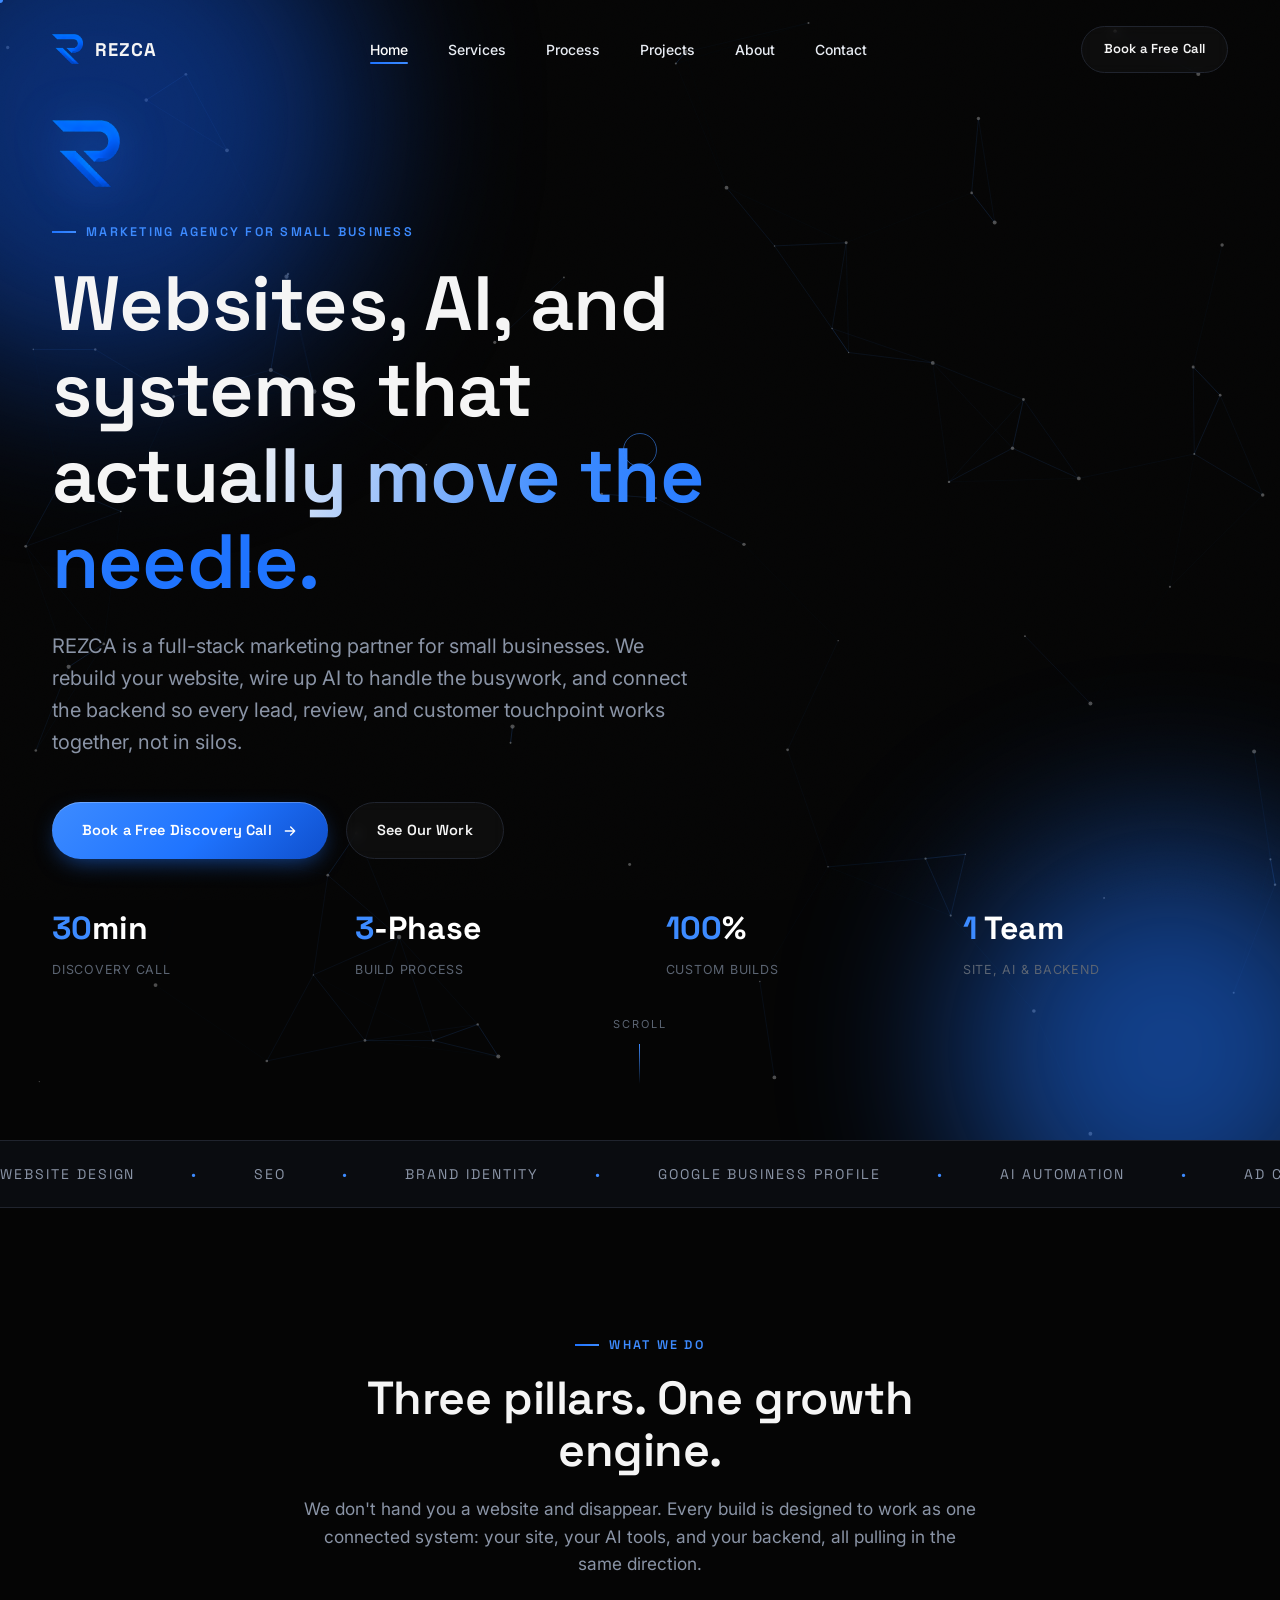
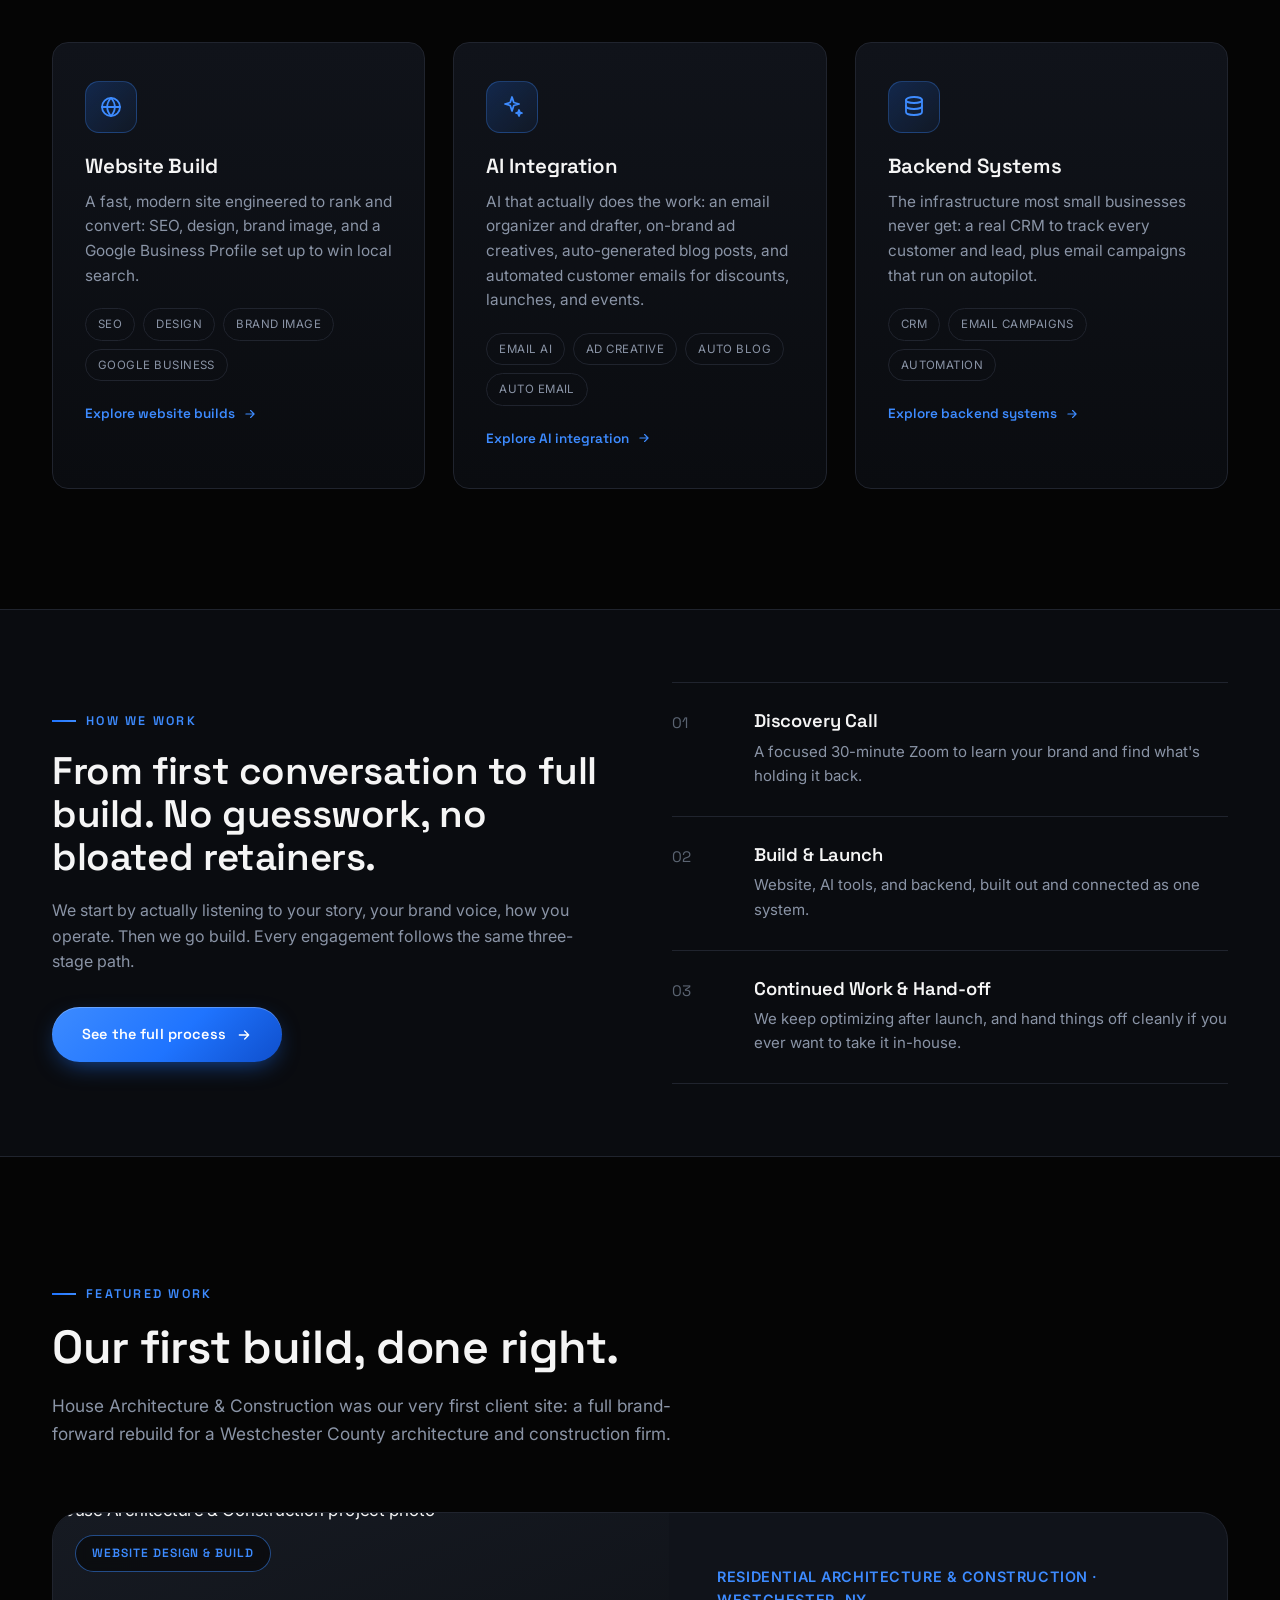
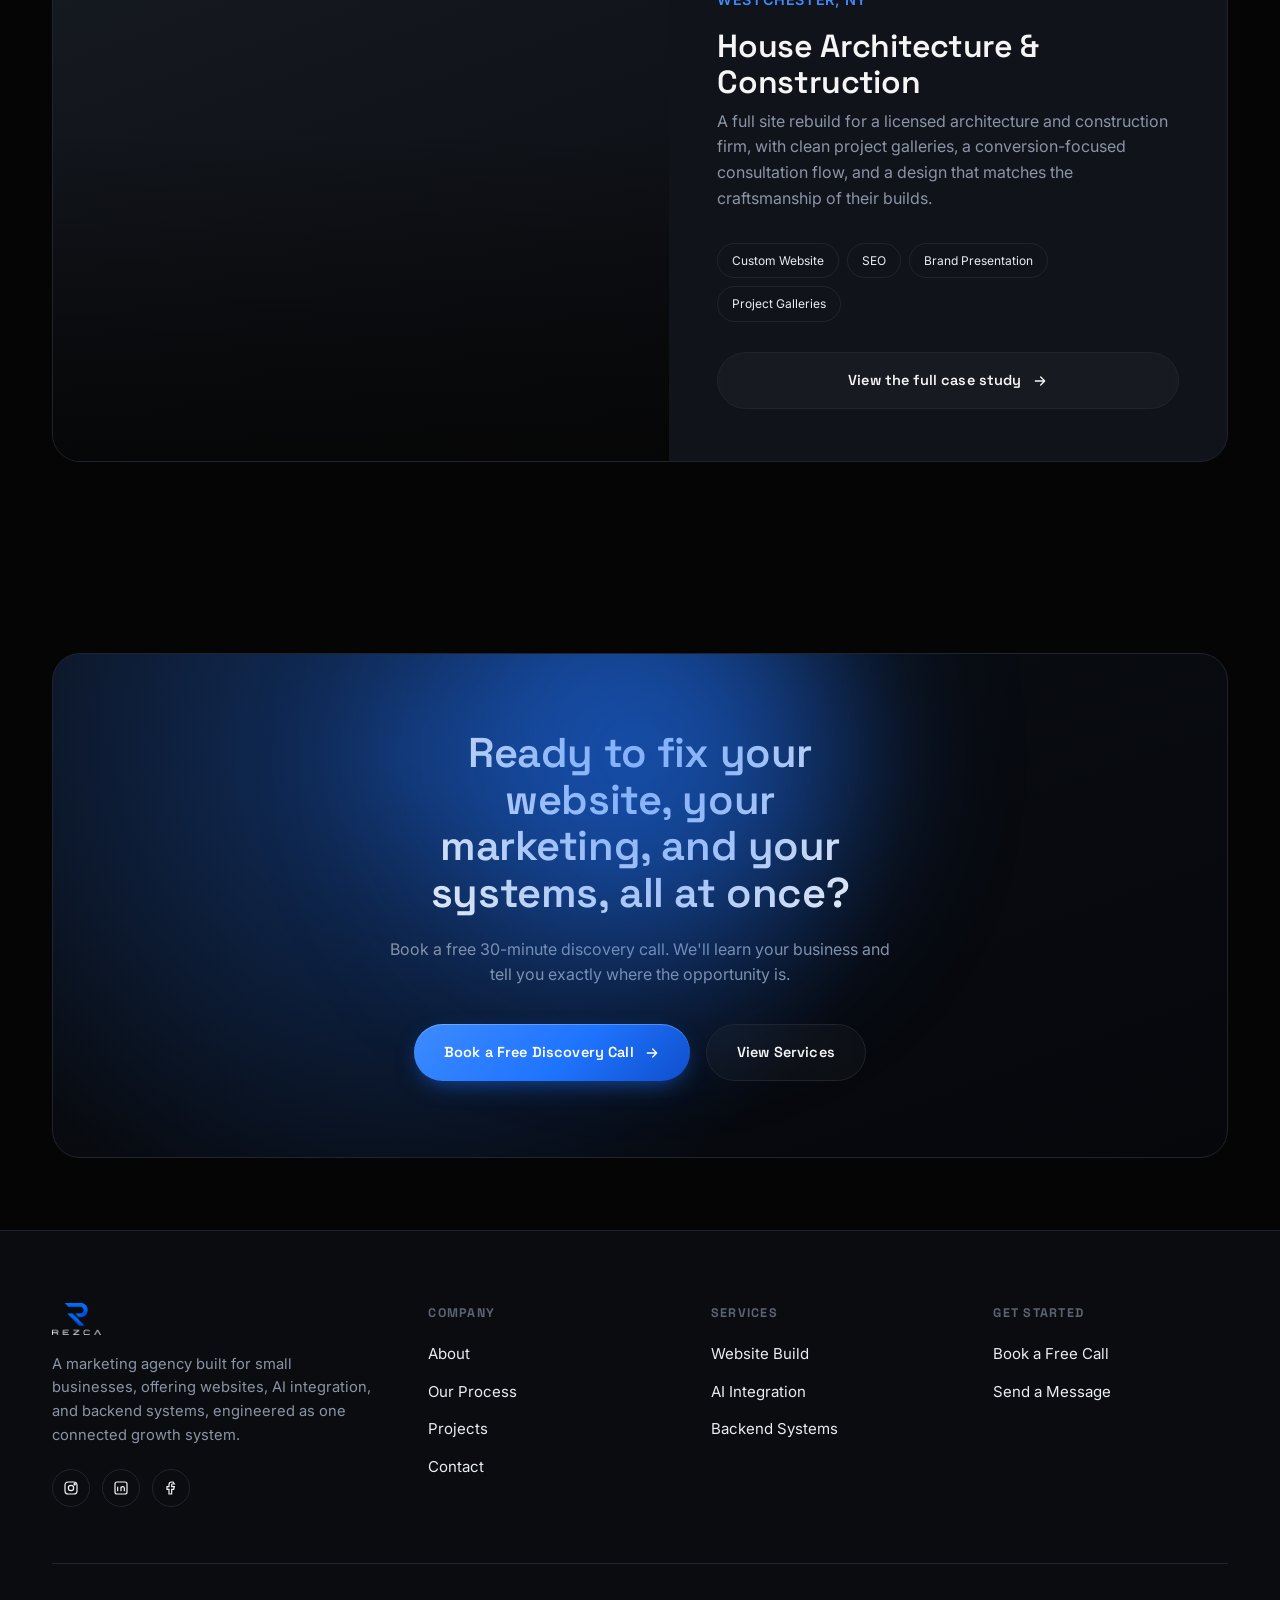
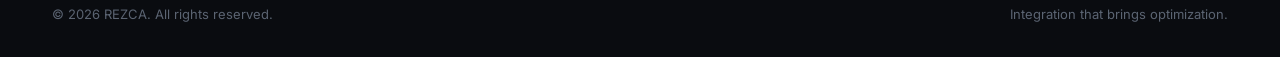
==== index.html @ 7a9afdf7 "Initial commit: REZCA marketing site" ====
<!DOCTYPE html>
<html lang="en">
<head>
<meta charset="UTF-8">
<meta name="viewport" content="width=device-width, initial-scale=1.0">
<title>REZCA | Marketing That Drives Results</title>
<meta name="description" content="REZCA is a modern marketing agency for small businesses, offering website builds, AI integration, and backend systems designed to help you grow.">
<link rel="icon" type="image/png" href="images/favicon-32.png">
<link rel="apple-touch-icon" href="images/favicon-180.png">
<link rel="stylesheet" href="css/style.css">
</head>
<body>

<div id="preloader"><img class="mark" src="images/icon-plain.png" alt=""></div>
<div id="scroll-progress"></div>
<div class="noise-overlay"></div>

<!-- ================= HEADER ================= -->
<header id="site-header">
  <div class="container nav-inner">
    <a href="index.html" class="brand">
      <img src="images/icon-plain.png" alt="REZCA">
      <span>REZCA</span>
    </a>
    <nav class="primary-nav" id="primary-nav">
      <ul>
        <li><a href="index.html" class="active">Home</a></li>
        <li><a href="services.html">Services</a></li>
        <li><a href="process.html">Process</a></li>
        <li><a href="projects.html">Projects</a></li>
        <li><a href="about.html">About</a></li>
        <li><a href="contact.html">Contact</a></li>
      </ul>
    </nav>
    <div class="nav-cta">
      <a href="contact.html" class="btn btn-ghost btn-sm btn-magnetic">Book a Free Call</a>
      <button class="nav-toggle" id="nav-toggle" aria-label="Menu"><span></span><span></span><span></span></button>
    </div>
  </div>
</header>
<div class="nav-scrim" id="nav-scrim"></div>

<!-- ================= HERO ================= -->
<section class="hero">
  <canvas id="network"></canvas>
  <div class="bg-glow" style="width:520px;height:520px;background:var(--primary-dark);top:-140px;left:-160px;"></div>
  <div class="bg-glow" style="width:420px;height:420px;background:var(--primary);bottom:-120px;right:-100px;"></div>
  <div class="container hero-inner">
    <img class="hero-logo" src="images/icon-plain.png" alt="">
    <div class="eyebrow" data-reveal>Marketing agency for small business</div>
    <h1 data-reveal>Websites, AI, and systems that <span class="grad-text">actually move the needle.</span></h1>
    <p class="lede" data-reveal>REZCA is a full-stack marketing partner for small businesses. We rebuild your website, wire up AI to handle the busywork, and connect the backend so every lead, review, and customer touchpoint works together, not in silos.</p>
    <div class="hero-actions" data-reveal>
      <a href="contact.html" class="btn btn-primary btn-magnetic">
        Book a Free Discovery Call
        <svg viewBox="0 0 24 24" fill="none" stroke="currentColor" stroke-width="2" stroke-linecap="round" stroke-linejoin="round"><path d="M5 12h14M13 6l6 6-6 6"/></svg>
      </a>
      <a href="projects.html" class="btn btn-ghost btn-magnetic">See Our Work</a>
    </div>
    <div class="hero-stats" data-stagger>
      <div>
        <div class="stat-num"><span>30</span>min</div>
        <div class="stat-label">Discovery Call</div>
      </div>
      <div>
        <div class="stat-num"><span>3</span>-Phase</div>
        <div class="stat-label">Build Process</div>
      </div>
      <div>
        <div class="stat-num"><span>100</span>%</div>
        <div class="stat-label">Custom Builds</div>
      </div>
      <div>
        <div class="stat-num"><span>1</span> Team</div>
        <div class="stat-label">Site, AI &amp; Backend</div>
      </div>
    </div>
  </div>
  <a href="#services" class="scroll-cue"><span>Scroll</span><span class="line"></span></a>
</section>

<!-- ================= MARQUEE ================= -->
<div class="marquee">
  <div class="marquee-track">
    <span>WEBSITE DESIGN <i>•</i> SEO <i>•</i> BRAND IDENTITY <i>•</i> GOOGLE BUSINESS PROFILE <i>•</i> AI AUTOMATION <i>•</i> AD CREATIVE <i>•</i> CRM &amp; EMAIL <i>•</i></span>
    <span>WEBSITE DESIGN <i>•</i> SEO <i>•</i> BRAND IDENTITY <i>•</i> GOOGLE BUSINESS PROFILE <i>•</i> AI AUTOMATION <i>•</i> AD CREATIVE <i>•</i> CRM &amp; EMAIL <i>•</i></span>
  </div>
</div>

<!-- ================= SERVICES OVERVIEW ================= -->
<section class="section" id="services">
  <div class="container">
    <div class="section-head center" data-reveal>
      <div class="eyebrow" style="justify-content:center;">What we do</div>
      <h2>Three pillars. One growth engine.</h2>
      <p>We don't hand you a website and disappear. Every build is designed to work as one connected system: your site, your AI tools, and your backend, all pulling in the same direction.</p>
    </div>

    <div class="grid grid-3" data-stagger>
      <div class="card">
        <div class="icon-badge">
          <svg viewBox="0 0 24 24" fill="none" stroke="currentColor" stroke-width="1.8" stroke-linecap="round" stroke-linejoin="round"><circle cx="12" cy="12" r="9"/><path d="M3 12h18M12 3c2.5 2.7 3.8 6 3.8 9s-1.3 6.3-3.8 9c-2.5-2.7-3.8-6-3.8-9s1.3-6.3 3.8-9z"/></svg>
        </div>
        <h3>Website Build</h3>
        <p>A fast, modern site engineered to rank and convert: SEO, design, brand image, and a Google Business Profile set up to win local search.</p>
        <ul class="tag-list">
          <li>SEO</li><li>Design</li><li>Brand Image</li><li>Google Business</li>
        </ul>
        <a href="services.html#website" class="card-link">Explore website builds
          <svg viewBox="0 0 24 24" fill="none" stroke="currentColor" stroke-width="2" stroke-linecap="round" stroke-linejoin="round"><path d="M5 12h14M13 6l6 6-6 6"/></svg>
        </a>
      </div>

      <div class="card">
        <div class="icon-badge">
          <svg viewBox="0 0 24 24" fill="none" stroke="currentColor" stroke-width="1.8" stroke-linecap="round" stroke-linejoin="round"><path d="M12 2l1.8 5.5L19 9l-5.2 1.5L12 16l-1.8-5.5L5 9l5.2-1.5L12 2z"/><path d="M19 15l.8 2.4L22 18l-2.2.6L19 21l-.8-2.4L16 18l2.2-.6L19 15z"/></svg>
        </div>
        <h3>AI Integration</h3>
        <p>AI that actually does the work: an email organizer and drafter, on-brand ad creatives, auto-generated blog posts, and automated customer emails for discounts, launches, and events.</p>
        <ul class="tag-list">
          <li>Email AI</li><li>Ad Creative</li><li>Auto Blog</li><li>Auto Email</li>
        </ul>
        <a href="services.html#ai" class="card-link">Explore AI integration
          <svg viewBox="0 0 24 24" fill="none" stroke="currentColor" stroke-width="2" stroke-linecap="round" stroke-linejoin="round"><path d="M5 12h14M13 6l6 6-6 6"/></svg>
        </a>
      </div>

      <div class="card">
        <div class="icon-badge">
          <svg viewBox="0 0 24 24" fill="none" stroke="currentColor" stroke-width="1.8" stroke-linecap="round" stroke-linejoin="round"><ellipse cx="12" cy="5" rx="8" ry="3"/><path d="M4 5v6c0 1.7 3.6 3 8 3s8-1.3 8-3V5"/><path d="M4 11v6c0 1.7 3.6 3 8 3s8-1.3 8-3v-6"/></svg>
        </div>
        <h3>Backend Systems</h3>
        <p>The infrastructure most small businesses never get: a real CRM to track every customer and lead, plus email campaigns that run on autopilot.</p>
        <ul class="tag-list">
          <li>CRM</li><li>Email Campaigns</li><li>Automation</li>
        </ul>
        <a href="services.html#backend" class="card-link">Explore backend systems
          <svg viewBox="0 0 24 24" fill="none" stroke="currentColor" stroke-width="2" stroke-linecap="round" stroke-linejoin="round"><path d="M5 12h14M13 6l6 6-6 6"/></svg>
        </a>
      </div>
    </div>
  </div>
</section>

<!-- ================= PROCESS TEASER ================= -->
<section class="section section-sm" style="background:var(--bg-elevated); border-top:1px solid var(--border); border-bottom:1px solid var(--border);">
  <div class="container">
    <div class="split">
      <div data-reveal>
        <div class="eyebrow">How we work</div>
        <h2 style="font-size:clamp(1.8rem,3.4vw,2.4rem); margin-bottom:20px;">From first conversation to full build. No guesswork, no bloated retainers.</h2>
        <p style="color:var(--muted); margin-bottom:32px;">We start by actually listening to your story, your brand voice, how you operate. Then we go build. Every engagement follows the same three-stage path.</p>
        <a href="process.html" class="btn btn-primary btn-magnetic">
          See the full process
          <svg viewBox="0 0 24 24" fill="none" stroke="currentColor" stroke-width="2" stroke-linecap="round" stroke-linejoin="round"><path d="M5 12h14M13 6l6 6-6 6"/></svg>
        </a>
      </div>
      <div data-stagger>
        <div class="value-row" style="border-top:1px solid var(--border);">
          <div class="vnum">01</div>
          <div><h4>Discovery Call</h4><p>A focused 30-minute Zoom to learn your brand and find what's holding it back.</p></div>
        </div>
        <div class="value-row">
          <div class="vnum">02</div>
          <div><h4>Build &amp; Launch</h4><p>Website, AI tools, and backend, built out and connected as one system.</p></div>
        </div>
        <div class="value-row">
          <div class="vnum">03</div>
          <div><h4>Continued Work &amp; Hand-off</h4><p>We keep optimizing after launch, and hand things off cleanly if you ever want to take it in-house.</p></div>
        </div>
      </div>
    </div>
  </div>
</section>

<!-- ================= FEATURED PROJECT ================= -->
<section class="section">
  <div class="container">
    <div class="section-head" data-reveal>
      <div class="eyebrow">Featured work</div>
      <h2>Our first build, done right.</h2>
      <p>House Architecture &amp; Construction was our very first client site: a full brand-forward rebuild for a Westchester County architecture and construction firm.</p>
    </div>

    <div class="project-feature tilt" data-reveal-scale>
      <div class="project-media">
        <span class="media-badge">Website Design &amp; Build</span>
        <img src="https://www.housearchitectureandconstruction.com/hero-house.jpg" alt="House Architecture & Construction project photo" loading="lazy">
      </div>
      <div class="project-info">
        <div class="role">Residential Architecture &amp; Construction · Westchester, NY</div>
        <h3>House Architecture &amp; Construction</h3>
        <p class="desc">A full site rebuild for a licensed architecture and construction firm, with clean project galleries, a conversion-focused consultation flow, and a design that matches the craftsmanship of their builds.</p>
        <ul class="services-used">
          <li>Custom Website</li><li>SEO</li><li>Brand Presentation</li><li>Project Galleries</li>
        </ul>
        <a href="projects.html" class="btn btn-ghost btn-magnetic">
          View the full case study
          <svg viewBox="0 0 24 24" fill="none" stroke="currentColor" stroke-width="2" stroke-linecap="round" stroke-linejoin="round"><path d="M5 12h14M13 6l6 6-6 6"/></svg>
        </a>
      </div>
    </div>
  </div>
</section>

<!-- ================= CTA BANNER ================= -->
<section class="section section-sm">
  <div class="container">
    <div class="cta-banner" data-reveal-scale>
      <div class="bg-glow" style="width:400px;height:400px;background:var(--primary);top:-100px;left:50%;transform:translateX(-50%);"></div>
      <h2>Ready to fix your website, your marketing, and your systems, all at once?</h2>
      <p>Book a free 30-minute discovery call. We'll learn your business and tell you exactly where the opportunity is.</p>
      <div class="actions">
        <a href="contact.html" class="btn btn-primary btn-magnetic">
          Book a Free Discovery Call
          <svg viewBox="0 0 24 24" fill="none" stroke="currentColor" stroke-width="2" stroke-linecap="round" stroke-linejoin="round"><path d="M5 12h14M13 6l6 6-6 6"/></svg>
        </a>
        <a href="services.html" class="btn btn-ghost btn-magnetic">View Services</a>
      </div>
    </div>
  </div>
</section>

<!-- ================= FOOTER ================= -->
<footer>
  <div class="container">
    <div class="footer-top">
      <div class="footer-brand">
        <img src="images/logo-plain-transparent.png" alt="REZCA">
        <p>A marketing agency built for small businesses, offering websites, AI integration, and backend systems, engineered as one connected growth system.</p>
        <div class="social-row">
          <a href="#" aria-label="Instagram"><svg viewBox="0 0 24 24" fill="none" stroke="currentColor" stroke-width="1.8"><rect x="3" y="3" width="18" height="18" rx="5"/><circle cx="12" cy="12" r="4"/><circle cx="17.5" cy="6.5" r="1"/></svg></a>
          <a href="#" aria-label="LinkedIn"><svg viewBox="0 0 24 24" fill="none" stroke="currentColor" stroke-width="1.8"><rect x="3" y="3" width="18" height="18" rx="3"/><path d="M7 10v7M7 7v.01M12 17v-4.5a2.5 2.5 0 015 0V17M12 10v7"/></svg></a>
          <a href="#" aria-label="Facebook"><svg viewBox="0 0 24 24" fill="none" stroke="currentColor" stroke-width="1.8"><path d="M15 3h-2a4 4 0 00-4 4v3H6v4h3v7h4v-7h3l1-4h-4V7a1 1 0 011-1h3z"/></svg></a>
        </div>
      </div>
      <div class="footer-col">
        <h5>Company</h5>
        <ul>
          <li><a href="about.html">About</a></li>
          <li><a href="process.html">Our Process</a></li>
          <li><a href="projects.html">Projects</a></li>
          <li><a href="contact.html">Contact</a></li>
        </ul>
      </div>
      <div class="footer-col">
        <h5>Services</h5>
        <ul>
          <li><a href="services.html#website">Website Build</a></li>
          <li><a href="services.html#ai">AI Integration</a></li>
          <li><a href="services.html#backend">Backend Systems</a></li>
        </ul>
      </div>
      <div class="footer-col">
        <h5>Get Started</h5>
        <ul>
          <li><a href="contact.html">Book a Free Call</a></li>
          <li><a href="contact.html">Send a Message</a></li>
        </ul>
      </div>
    </div>
    <div class="footer-bottom">
      <span>© 2026 REZCA. All rights reserved.</span>
      <span>Integration that brings optimization.</span>
    </div>
  </div>
</footer>

<script src="js/main.js"></script>
</body>
</html>
---- css/style.css ----
/* ===================================================================
   REZCA | Marketing Agency Site
   Shared stylesheet
=================================================================== */

/* ---------- Fonts ---------- */
@import url('https://fonts.googleapis.com/css2?family=Space+Grotesk:wght@400;500;600;700&family=Inter:wght@400;500;600;700;800&display=swap');

/* ---------- Design Tokens ---------- */
:root{
  --black:        #050505;
  --bg:           #050505;
  --bg-elevated:  #0a0c10;
  --surface:      #10131a;
  --surface-2:    #161a22;
  --border:       #20242e;

  --primary:      #1F74FF;
  --primary-light:#3D8BFF;
  --primary-dark: #0F4FCC;
  --accent-text:  #1A6FFF;

  --white:        #F5F5F5;
  --off-white:    #E8ECF3;
  --muted:        #8A94A6;
  --muted-2:      #5B6472;

  --success:      #21D07A;

  --font-head: 'Space Grotesk', 'Inter', sans-serif;
  --font-body: 'Inter', sans-serif;

  --container: 1240px;
  --radius-sm: 8px;
  --radius: 16px;
  --radius-lg: 28px;

  --ease: cubic-bezier(.16,.84,.44,1);
  --ease-soft: cubic-bezier(.4,0,.2,1);
}

/* ---------- Reset ---------- */
*, *::before, *::after{ box-sizing: border-box; margin:0; padding:0; }
html{ scroll-behavior: smooth; }
body{
  background: var(--bg);
  color: var(--white);
  font-family: var(--font-body);
  font-size: 16px;
  line-height: 1.6;
  -webkit-font-smoothing: antialiased;
  overflow-x: hidden;
  position: relative;
}
img{ max-width:100%; display:block; }
a{ color:inherit; text-decoration:none; }
ul{ list-style:none; }
button{ font-family: inherit; cursor:pointer; border:none; background:none; color:inherit; }
input, textarea, select{ font-family: inherit; font-size: inherit; color: inherit; }
h1,h2,h3,h4{ font-family: var(--font-head); font-weight:600; line-height:1.12; letter-spacing:-0.01em; }
::selection{ background: var(--primary); color:#fff; }

/* ---------- Scrollbar ---------- */
::-webkit-scrollbar{ width:10px; }
::-webkit-scrollbar-track{ background: var(--bg); }
::-webkit-scrollbar-thumb{ background: var(--surface-2); border-radius:10px; }
::-webkit-scrollbar-thumb:hover{ background: var(--primary-dark); }

/* ---------- Layout helpers ---------- */
.container{
  width:100%;
  max-width: var(--container);
  margin: 0 auto;
  padding: 0 32px;
}
.section{ padding: 120px 0; position: relative; }
.section-sm{ padding: 72px 0; }
@media (max-width: 768px){
  .section{ padding: 80px 0; }
  .section-sm{ padding: 56px 0; }
  .container{ padding: 0 20px; }
}

.eyebrow{
  display:inline-flex;
  align-items:center;
  gap:10px;
  font-family: var(--font-head);
  font-size: 12.5px;
  font-weight: 600;
  letter-spacing: 0.18em;
  text-transform: uppercase;
  color: var(--primary-light);
  margin-bottom: 18px;
}
.eyebrow::before{
  content:'';
  width: 24px; height: 2px;
  background: linear-gradient(90deg, var(--primary), var(--primary-light));
  display:inline-block;
}

.section-head{ max-width: 680px; margin-bottom: 64px; }
.section-head.center{ margin-left:auto; margin-right:auto; text-align:center; }
.section-head h2{ font-size: clamp(2rem, 4vw, 2.9rem); margin-bottom: 18px; }
.section-head p{ color: var(--muted); font-size: 1.08rem; }

.grad-text{
  background: linear-gradient(100deg, var(--white) 20%, var(--primary-light) 55%, var(--primary) 80%);
  -webkit-background-clip: text;
  background-clip: text;
  color: transparent;
}

/* ---------- Buttons ---------- */
.btn{
  position: relative;
  display: inline-flex;
  align-items: center;
  justify-content: center;
  gap: 10px;
  padding: 16px 30px;
  border-radius: 100px;
  font-family: var(--font-head);
  font-weight: 600;
  font-size: 14.5px;
  letter-spacing: 0.01em;
  white-space: nowrap;
  transition: transform .35s var(--ease), box-shadow .35s var(--ease), background .35s var(--ease), color .35s var(--ease), border-color .35s var(--ease);
  isolation: isolate;
}
.btn svg{ width:16px; height:16px; transition: transform .3s var(--ease); }

.btn-primary{
  background: linear-gradient(135deg, var(--primary-light), var(--primary) 55%, var(--primary-dark));
  color: #fff;
  box-shadow: 0 8px 24px -8px rgba(31,116,255,.65), inset 0 1px 0 rgba(255,255,255,.25);
}
.btn-primary:hover{
  transform: translateY(-3px);
  box-shadow: 0 14px 34px -10px rgba(31,116,255,.85), inset 0 1px 0 rgba(255,255,255,.3);
}
.btn-primary:hover svg{ transform: translateX(3px); }

.btn-ghost{
  background: rgba(245,245,245,0.03);
  color: var(--white);
  border: 1px solid var(--border);
  backdrop-filter: blur(6px);
}
.btn-ghost:hover{
  border-color: rgba(61,139,255,.6);
  background: rgba(31,116,255,.08);
  transform: translateY(-3px);
}

.btn-sm{ padding: 12px 22px; font-size: 13px; }
.btn-block{ width:100%; }

.btn-magnetic{ will-change: transform; }

/* ---------- Preloader ---------- */
#preloader{
  position: fixed; inset:0; z-index: 9999;
  background: var(--black);
  display:flex; align-items:center; justify-content:center;
  transition: opacity .6s var(--ease), visibility .6s var(--ease);
}
#preloader.hidden{ opacity:0; visibility:hidden; pointer-events:none; }
#preloader .mark{
  width: 56px; height:56px;
  animation: pulseMark 1.4s ease-in-out infinite;
}
@keyframes pulseMark{
  0%,100%{ opacity:.4; transform: scale(.92); }
  50%{ opacity:1; transform: scale(1); }
}

/* ---------- Scroll progress bar ---------- */
#scroll-progress{
  position: fixed; top:0; left:0; height:3px; width:0%;
  background: linear-gradient(90deg, var(--primary-dark), var(--primary), var(--primary-light));
  z-index: 2100;
  transition: width .08s linear;
  box-shadow: 0 0 12px rgba(61,139,255,.7);
}

/* ---------- Custom cursor (desktop only) ---------- */
.cursor-dot, .cursor-ring{
  position: fixed; top:0; left:0; pointer-events:none; z-index: 2000;
  border-radius: 50%;
  transform: translate(-50%,-50%);
  will-change: transform;
}
.cursor-dot{
  width:6px; height:6px; background: var(--primary-light);
}
.cursor-ring{
  width:34px; height:34px; border:1px solid rgba(61,139,255,.55);
  transition: width .25s var(--ease), height .25s var(--ease), border-color .25s var(--ease), background .25s var(--ease);
}
.cursor-ring.active{
  width:60px; height:60px;
  background: rgba(31,116,255,.12);
  border-color: rgba(61,139,255,.9);
}
@media (hover:none), (pointer:coarse){
  .cursor-dot, .cursor-ring{ display:none; }
}

/* ---------- Background ambience ---------- */
.bg-glow{
  position: absolute; z-index:0; pointer-events:none;
  border-radius: 50%;
  filter: blur(90px);
  opacity: .55;
  will-change: transform;
}
.noise-overlay{
  position: fixed; inset:0; pointer-events:none; z-index:1;
  opacity: .035; mix-blend-mode: overlay;
  background-image: url("data:image/svg+xml,%3Csvg xmlns='http://www.w3.org/2000/svg' width='120' height='120'%3E%3Cfilter id='n'%3E%3CfeTurbulence type='fractalNoise' baseFrequency='0.9' numOctaves='2' stitchTiles='stitch'/%3E%3C/filter%3E%3Crect width='100%25' height='100%25' filter='url(%23n)'/%3E%3C/svg%3E");
}

canvas#network{
  position: absolute; inset:0; width:100%; height:100%; z-index:0;
  opacity: .55;
}

/* ---------- Navbar ---------- */
header#site-header{
  position: fixed; top:0; left:0; right:0; z-index: 1000;
  padding: 26px 0;
  transition: padding .4s var(--ease), background .4s var(--ease), border-color .4s var(--ease);
  border-bottom: 1px solid transparent;
}
header#site-header.scrolled{
  padding: 14px 0;
  background: rgba(5,5,5,.72);
  backdrop-filter: blur(16px) saturate(140%);
  border-bottom: 1px solid var(--border);
}
.nav-inner{
  display:flex; align-items:center; justify-content:space-between;
  gap: 24px;
}
.brand{ display:flex; align-items:center; gap:12px; }
.brand img{ height: 30px; width:auto; }
.brand span{
  font-family: var(--font-head); font-weight:700; font-size: 1.15rem;
  letter-spacing: 0.06em;
}

nav.primary-nav ul{ display:flex; align-items:center; gap: 8px; }
nav.primary-nav a{
  position: relative;
  padding: 10px 16px;
  font-size: 14px; font-weight:500;
  color: var(--off-white);
  border-radius: 100px;
  transition: color .3s var(--ease), background .3s var(--ease);
}
nav.primary-nav a:hover{ color:#fff; background: rgba(255,255,255,.05); }
nav.primary-nav a.active{ color:#fff; }
nav.primary-nav a.active::after{
  content:'';
  position:absolute; left:16px; right:16px; bottom:4px; height:2px;
  background: linear-gradient(90deg, var(--primary), var(--primary-light));
  border-radius: 2px;
}

.nav-cta{ display:flex; align-items:center; gap:14px; }
.nav-toggle{
  display:none; flex-direction:column; gap:5px; z-index:1200; position:relative;
  width: 40px; height:40px; align-items:center; justify-content:center;
  border-radius: 50%; border:1px solid var(--border);
}
.nav-toggle span{
  width:18px; height:2px; background:#fff; display:block; transition: transform .3s var(--ease), opacity .3s var(--ease);
}
.nav-toggle.open span:nth-child(1){ transform: translateY(7px) rotate(45deg); }
.nav-toggle.open span:nth-child(2){ opacity:0; }
.nav-toggle.open span:nth-child(3){ transform: translateY(-7px) rotate(-45deg); }

@media (max-width: 900px){
  nav.primary-nav{
    position: fixed; inset:0; left: auto; width: min(78vw, 360px);
    background: rgba(8,9,13,.98); backdrop-filter: blur(20px);
    border-left: 1px solid var(--border);
    padding: 110px 36px 40px;
    transform: translateX(100%);
    transition: transform .5s var(--ease);
    z-index: 1100;
  }
  nav.primary-nav.open{ transform: translateX(0); }
  nav.primary-nav ul{ flex-direction:column; align-items:flex-start; gap: 6px; width:100%; }
  nav.primary-nav a{ display:block; width:100%; padding: 14px 16px; font-size:16px; }
  .nav-toggle{ display:flex; }
  .nav-cta .btn-ghost{ display:none; }
  .nav-scrim{
    position: fixed; inset:0; background: rgba(0,0,0,.5); z-index:1050;
    opacity:0; pointer-events:none; transition: opacity .4s var(--ease);
  }
  .nav-scrim.open{ opacity:1; pointer-events:auto; }
}

/* ---------- Hero ---------- */
.hero{
  position: relative;
  min-height: 100vh;
  display:flex; flex-direction:column; align-items:center; justify-content:center;
  padding-top: 120px; padding-bottom: 56px;
  overflow: hidden;
}
.hero-inner{ position:relative; z-index:2; }
.hero-logo{
  width: 68px; margin-bottom: 28px;
  animation: floatMark 4.5s ease-in-out infinite;
  filter: drop-shadow(0 8px 24px rgba(31,116,255,.45));
}
@keyframes floatMark{
  0%,100%{ transform: translateY(0); }
  50%{ transform: translateY(-10px); }
}
.hero h1{
  font-size: clamp(2.6rem, 6vw, 5rem);
  max-width: 15ch;
  margin-bottom: 26px;
}
.hero .lede{
  font-size: clamp(1.05rem, 1.6vw, 1.25rem);
  color: var(--muted);
  max-width: 640px;
  margin-bottom: 44px;
}
.hero-actions{ display:flex; gap:18px; flex-wrap:wrap; margin-bottom: 44px; }

.hero-stats{
  display:grid; grid-template-columns: repeat(4, auto);
  gap: 40px 56px;
}
.hero-stats .stat-num{
  font-family: var(--font-head); font-size: 2rem; font-weight:700;
  color:#fff;
}
.hero-stats .stat-num span{ color: var(--primary-light); }
.hero-stats .stat-label{
  font-size: 12.5px; letter-spacing:.06em; text-transform:uppercase; color: var(--muted-2); margin-top:6px;
}
@media (max-width: 700px){
  .hero-stats{ grid-template-columns: repeat(2, auto); }
}

.scroll-cue{
  position:relative; margin-top: 36px; flex-shrink:0;
  display:flex; flex-direction:column; align-items:center; gap:10px;
  color: var(--muted-2); font-size:11px; letter-spacing:.18em; text-transform:uppercase;
  z-index:2;
}
.scroll-cue .line{
  width:1px; height: 40px; background: linear-gradient(var(--primary-light), transparent);
  animation: scrollLine 2s ease-in-out infinite;
}
@keyframes scrollLine{
  0%{ transform: scaleY(0); transform-origin: top; }
  50%{ transform: scaleY(1); transform-origin: top; }
  50.01%{ transform-origin: bottom; }
  100%{ transform: scaleY(0); transform-origin: bottom; }
}

/* ---------- Marquee ---------- */
.marquee{
  border-top: 1px solid var(--border); border-bottom: 1px solid var(--border);
  padding: 22px 0; overflow:hidden; position:relative; background: var(--bg-elevated);
}
.marquee-track{
  display:flex; gap: 56px; white-space:nowrap; width:max-content;
  animation: marquee 26s linear infinite;
}
.marquee:hover .marquee-track{ animation-play-state: paused; }
.marquee-track span{
  font-family: var(--font-head); font-size: 14px; letter-spacing:.14em; text-transform:uppercase;
  color: var(--muted); display:flex; align-items:center; gap:56px;
}
.marquee-track span i{ color: var(--primary-light); font-style:normal; }
@keyframes marquee{
  from{ transform: translateX(0); }
  to{ transform: translateX(-50%); }
}

/* ---------- Cards ---------- */
.grid{ display:grid; gap: 28px; }
.grid-3{ grid-template-columns: repeat(3, 1fr); }
.grid-2{ grid-template-columns: repeat(2, 1fr); }
@media (max-width: 980px){ .grid-3{ grid-template-columns: repeat(2,1fr); } }
@media (max-width: 680px){ .grid-3, .grid-2{ grid-template-columns: 1fr; } }

.card{
  position: relative;
  background: linear-gradient(180deg, var(--surface), var(--bg-elevated));
  border: 1px solid var(--border);
  border-radius: var(--radius);
  padding: 38px 32px;
  overflow: hidden;
  transition: transform .5s var(--ease), border-color .5s var(--ease), box-shadow .5s var(--ease);
}
.card::before{
  content:'';
  position:absolute; inset:-1px;
  background: radial-gradient(280px circle at var(--mx,50%) var(--my,0%), rgba(61,139,255,.18), transparent 70%);
  opacity:0; transition: opacity .4s var(--ease);
  pointer-events:none;
}
.card:hover::before{ opacity:1; }
.card:hover{
  transform: translateY(-6px);
  border-color: rgba(61,139,255,.4);
  box-shadow: 0 24px 48px -24px rgba(31,116,255,.35);
}
.card .icon-badge{
  width: 52px; height:52px; border-radius: 14px;
  display:flex; align-items:center; justify-content:center;
  background: linear-gradient(135deg, rgba(31,116,255,.22), rgba(61,139,255,.06));
  border: 1px solid rgba(61,139,255,.3);
  margin-bottom: 22px;
  color: var(--primary-light);
}
.card .icon-badge svg{ width:24px; height:24px; }
.card h3{ font-size: 1.28rem; margin-bottom: 12px; }
.card p{ color: var(--muted); font-size: .96rem; }
.card .tag-list{ margin-top:20px; display:flex; flex-wrap:wrap; gap:8px; }
.card .tag-list li{
  font-size: 11.5px; letter-spacing:.04em; text-transform:uppercase;
  padding: 6px 12px; border-radius:100px;
  border:1px solid var(--border); color: var(--muted);
}
.card-link{
  margin-top: 22px; display:inline-flex; align-items:center; gap:8px;
  font-family: var(--font-head); font-size: 13.5px; font-weight:600; color: var(--primary-light);
}
.card-link svg{ width:14px; height:14px; transition: transform .3s var(--ease); }
.card:hover .card-link svg{ transform: translateX(4px); }

/* ---------- Numbered process ---------- */
.process-list{ display:flex; flex-direction:column; }
.process-item{
  display:grid; grid-template-columns: 120px 1fr; gap: 32px;
  padding: 46px 0; border-top: 1px solid var(--border);
  position: relative;
}
.process-item:last-child{ border-bottom: 1px solid var(--border); }
.process-num{
  font-family: var(--font-head); font-size: 3.2rem; font-weight:700;
  background: linear-gradient(180deg, var(--primary-light), var(--primary-dark));
  -webkit-background-clip:text; background-clip:text; color:transparent;
  line-height:1;
}
.process-body h3{ font-size: 1.5rem; margin-bottom: 12px; }
.process-body p{ color: var(--muted); max-width: 640px; margin-bottom:18px; }
.process-body .sub-points{ display:grid; gap:10px; }
.process-body .sub-points li{
  display:flex; align-items:flex-start; gap:10px; font-size:.95rem; color: var(--off-white);
}
.process-body .sub-points li svg{ width:16px; height:16px; margin-top:3px; flex-shrink:0; color: var(--success); }
@media (max-width: 700px){
  .process-item{ grid-template-columns: 1fr; gap: 14px; }
}

/* ---------- Timeline (beginning stages) ---------- */
.stage-track{
  display:grid; grid-template-columns: repeat(3,1fr); gap:2px;
  background: var(--border); border-radius: var(--radius); overflow:hidden;
  margin-top: 30px;
}
.stage{
  background: var(--surface); padding: 34px 28px;
}
.stage h4{ font-family:var(--font-head); font-size:1.05rem; margin-bottom:14px; color: var(--primary-light); }
.stage ul li{ font-size:.9rem; color: var(--muted); padding: 6px 0; border-top: 1px dashed var(--border); }
.stage ul li:first-child{ border-top:none; }
@media (max-width: 820px){ .stage-track{ grid-template-columns: 1fr; } }

/* ---------- Project / case study ---------- */
.project-feature{
  display:grid; grid-template-columns: 1.05fr .95fr; gap:0;
  border: 1px solid var(--border); border-radius: var(--radius-lg); overflow:hidden;
  background: var(--surface);
}
.project-media{ position:relative; overflow:hidden; min-height: 420px; background: linear-gradient(160deg, var(--surface-2), var(--bg-elevated)); }
.project-media img{
  width:100%; height:100%; object-fit:cover; position:absolute; inset:0;
  transition: transform 1.4s var(--ease);
  transform: scale(1.06);
}
.project-feature:hover .project-media img{ transform: scale(1.12) rotate(.4deg); }
.project-media::after{
  content:''; position:absolute; inset:0;
  background: linear-gradient(180deg, transparent 40%, rgba(5,5,5,.85));
}
.project-media .media-badge{
  position:absolute; top:22px; left:22px; z-index:2;
  padding: 8px 16px; border-radius:100px; font-size:12px; letter-spacing:.08em; text-transform:uppercase;
  font-family: var(--font-head); font-weight:600;
  background: rgba(5,5,5,.55); border: 1px solid rgba(61,139,255,.5); backdrop-filter: blur(6px);
  color: var(--primary-light);
}
.project-info{ padding: 52px 48px; display:flex; flex-direction:column; justify-content:center; }
.project-info .client-stats{ display:flex; gap:28px; margin: 26px 0 30px; flex-wrap:wrap; }
.project-info .client-stats div{ }
.project-info .client-stats .n{ font-family:var(--font-head); font-size:1.5rem; font-weight:700; color:#fff; }
.project-info .client-stats .l{ font-size:11px; letter-spacing:.08em; text-transform:uppercase; color:var(--muted-2); }
.project-info h3{ font-size: 2rem; margin-bottom:8px; }
.project-info .role{ color: var(--primary-light); font-size:.9rem; font-weight:600; letter-spacing:.04em; text-transform:uppercase; margin-bottom:18px; }
.project-info p.desc{ color: var(--muted); margin-bottom: 10px; }
.project-info .services-used{ display:flex; flex-wrap:wrap; gap:8px; margin: 22px 0 30px; }
.project-info .services-used li{
  font-size:12px; padding:7px 14px; border-radius:100px; border:1px solid var(--border); color: var(--off-white);
}
@media (max-width: 900px){
  .project-feature{ grid-template-columns:1fr; }
  .project-media{ min-height: 280px; }
  .project-info{ padding: 40px 28px; }
}

.coming-soon-card{
  border: 1px dashed var(--border); border-radius: var(--radius-lg);
  padding: 64px 32px; text-align:center; margin-top: 32px;
  background: repeating-linear-gradient(135deg, rgba(255,255,255,.015) 0 2px, transparent 2px 14px);
}
.coming-soon-card h3{ font-size:1.5rem; margin-bottom:14px; }
.coming-soon-card p{ color:var(--muted); max-width:520px; margin: 0 auto 26px; }

/* ---------- Stats band ---------- */
.stats-band{
  display:grid; grid-template-columns: repeat(4,1fr); gap: 1px;
  background: var(--border); border:1px solid var(--border); border-radius: var(--radius-lg); overflow:hidden;
}
.stats-band .cell{ background: var(--surface); padding: 40px 24px; text-align:center; }
.stats-band .cell .num{ font-family:var(--font-head); font-size:2.4rem; font-weight:700; color:#fff; }
.stats-band .cell .lab{ margin-top:8px; font-size:12.5px; color:var(--muted); letter-spacing:.04em; }
@media (max-width: 800px){ .stats-band{ grid-template-columns: repeat(2,1fr); } }

/* ---------- CTA banner ---------- */
.cta-banner{
  position: relative;
  border-radius: var(--radius-lg);
  padding: 76px 56px;
  text-align:center;
  overflow:hidden;
  background: radial-gradient(circle at 30% 20%, rgba(31,116,255,.35), transparent 55%), linear-gradient(160deg, #0b0e14, #05070b);
  border: 1px solid var(--border);
}
.cta-banner h2{ font-size: clamp(1.8rem,4vw,2.6rem); max-width: 18ch; margin: 0 auto 20px; }
.cta-banner p{ color: var(--muted); max-width: 520px; margin: 0 auto 36px; }
.cta-banner .actions{ display:flex; gap:16px; justify-content:center; flex-wrap:wrap; }
@media (max-width: 700px){ .cta-banner{ padding: 52px 26px; } }

/* ---------- Timeline dots for outreach etc ---------- */
.split{
  display:grid; grid-template-columns: 1fr 1fr; gap: 64px; align-items:center;
}
@media (max-width: 900px){ .split{ grid-template-columns:1fr; gap:40px; } }

/* ---------- Value / approach list ---------- */
.value-row{
  display:grid; grid-template-columns: 60px 1fr; gap:22px;
  padding: 28px 0; border-top: 1px solid var(--border);
}
.value-row:last-child{ border-bottom:1px solid var(--border); }
.value-row .vnum{ font-family: var(--font-head); color: var(--muted-2); font-size:.95rem; }
.value-row h4{ font-size:1.15rem; margin-bottom:8px; }
.value-row p{ color:var(--muted); font-size:.94rem; }

/* ---------- Forms ---------- */
.form-grid{ display:grid; grid-template-columns: 1fr 1fr; gap:20px; }
.field{ display:flex; flex-direction:column; gap:8px; margin-bottom:20px; }
.field.full{ grid-column: 1 / -1; }
.field label{ font-size:12.5px; letter-spacing:.05em; text-transform:uppercase; color: var(--muted); }
.field input, .field select, .field textarea{
  background: var(--surface); border:1px solid var(--border); border-radius: var(--radius-sm);
  padding: 15px 16px; color:#fff; transition: border-color .3s var(--ease), box-shadow .3s var(--ease);
}
.field textarea{ resize: vertical; min-height: 130px; }
.field input:focus, .field select:focus, .field textarea:focus{
  outline:none; border-color: var(--primary-light);
  box-shadow: 0 0 0 4px rgba(31,116,255,.16);
}
.field input::placeholder, .field textarea::placeholder{ color: var(--muted-2); }
@media (max-width: 700px){ .form-grid{ grid-template-columns:1fr; } }

.form-success{
  display:none; text-align:center; padding: 60px 20px;
}
.form-success.show{ display:block; }
.form-success .check{
  width:70px; height:70px; border-radius:50%; margin:0 auto 26px;
  background: rgba(33,208,122,.12); border:1px solid rgba(33,208,122,.5);
  display:flex; align-items:center; justify-content:center; color: var(--success);
}
.form-success .check svg{ width:30px; height:30px; }

.contact-info-card{
  background: var(--surface); border:1px solid var(--border); border-radius: var(--radius);
  padding: 30px; margin-bottom: 18px;
}
.contact-info-card h4{ font-family:var(--font-head); font-size:1rem; margin-bottom:8px; color:#fff; }
.contact-info-card p{ color:var(--muted); font-size:.92rem; }

/* ---------- Footer ---------- */
footer{
  border-top: 1px solid var(--border);
  padding: 72px 0 32px;
  position: relative;
  background: var(--bg-elevated);
}
.footer-top{
  display:grid; grid-template-columns: 1.4fr repeat(3, 1fr); gap: 48px;
  padding-bottom: 56px; margin-bottom: 40px; border-bottom: 1px solid var(--border);
}
.footer-brand img{ height:32px; margin-bottom:18px; }
.footer-brand p{ color: var(--muted); font-size:.92rem; max-width: 320px; margin-bottom: 22px; }
.footer-col h5{
  font-family: var(--font-head); font-size:12.5px; letter-spacing:.1em; text-transform:uppercase;
  color: var(--muted-2); margin-bottom: 18px;
}
.footer-col ul li{ margin-bottom: 12px; }
.footer-col a{ color: var(--off-white); font-size:.94rem; transition: color .3s var(--ease); }
.footer-col a:hover{ color: var(--primary-light); }
.social-row{ display:flex; gap:12px; }
.social-row a{
  width:38px; height:38px; border-radius:50%; border:1px solid var(--border);
  display:flex; align-items:center; justify-content:center; transition: all .3s var(--ease);
}
.social-row a:hover{ border-color: var(--primary-light); background: rgba(31,116,255,.12); color: var(--primary-light); }
.social-row svg{ width:16px; height:16px; }
.footer-bottom{
  display:flex; justify-content:space-between; align-items:center; flex-wrap:wrap; gap:16px;
  font-size: 13px; color: var(--muted-2);
}
@media (max-width: 900px){
  .footer-top{ grid-template-columns: 1fr 1fr; }
}
@media (max-width: 560px){
  .footer-top{ grid-template-columns: 1fr; }
}

/* ---------- Reveal animation ---------- */
[data-reveal]{
  opacity:0; transform: translateY(28px);
  transition: opacity .9s var(--ease), transform .9s var(--ease);
}
[data-reveal].in-view{ opacity:1; transform: translateY(0); }
[data-reveal-scale]{ opacity:0; transform: scale(.94); transition: opacity .8s var(--ease), transform .8s var(--ease); }
[data-reveal-scale].in-view{ opacity:1; transform:scale(1); }

/* stagger children */
[data-stagger] > *{
  opacity:0; transform: translateY(24px);
  transition: opacity .7s var(--ease), transform .7s var(--ease);
}
[data-stagger].in-view > *{ opacity:1; transform:translateY(0); }
[data-stagger].in-view > *:nth-child(1){ transition-delay: .05s; }
[data-stagger].in-view > *:nth-child(2){ transition-delay: .14s; }
[data-stagger].in-view > *:nth-child(3){ transition-delay: .23s; }
[data-stagger].in-view > *:nth-child(4){ transition-delay: .32s; }
[data-stagger].in-view > *:nth-child(5){ transition-delay: .41s; }
[data-stagger].in-view > *:nth-child(6){ transition-delay: .50s; }

/* ---------- Page hero (inner pages) ---------- */
.page-hero{
  padding: 168px 0 80px; position:relative; overflow:hidden;
}
.page-hero h1{ font-size: clamp(2.4rem, 5vw, 3.6rem); max-width: 16ch; }
.page-hero p.lede{ color: var(--muted); max-width: 560px; margin-top:20px; font-size:1.08rem; }
.breadcrumb{
  display:flex; align-items:center; gap:8px; font-size:13px; color: var(--muted-2); margin-bottom: 22px;
}
.breadcrumb a:hover{ color: var(--primary-light); }

/* ---------- Misc ---------- */
.divider{ height:1px; background: var(--border); width:100%; margin: 0; }
.tilt{ transform-style: preserve-3d; will-change: transform; }
.badge-soft{
  display:inline-flex; align-items:center; gap:8px;
  padding:8px 16px; border-radius:100px; font-size:12.5px; font-weight:600;
  background: rgba(33,208,122,.1); border:1px solid rgba(33,208,122,.35); color: var(--success);
}
.pill-row{ display:flex; flex-wrap:wrap; gap:10px; }
.pill{
  padding:9px 16px; border-radius:100px; border:1px solid var(--border); font-size:13px; color: var(--off-white);
  display:inline-flex; align-items:center; gap:8px;
}
.pill svg{ width:14px; height:14px; color: var(--primary-light); }

.quote-block{
  border-left: 2px solid var(--primary);
  padding: 6px 0 6px 26px;
  font-family: var(--font-head); font-size: 1.3rem; font-weight:500; color:#fff;
  max-width: 640px;
}
.quote-block cite{ display:block; margin-top:16px; font-family: var(--font-body); font-size:.85rem; color: var(--muted); font-style:normal; }
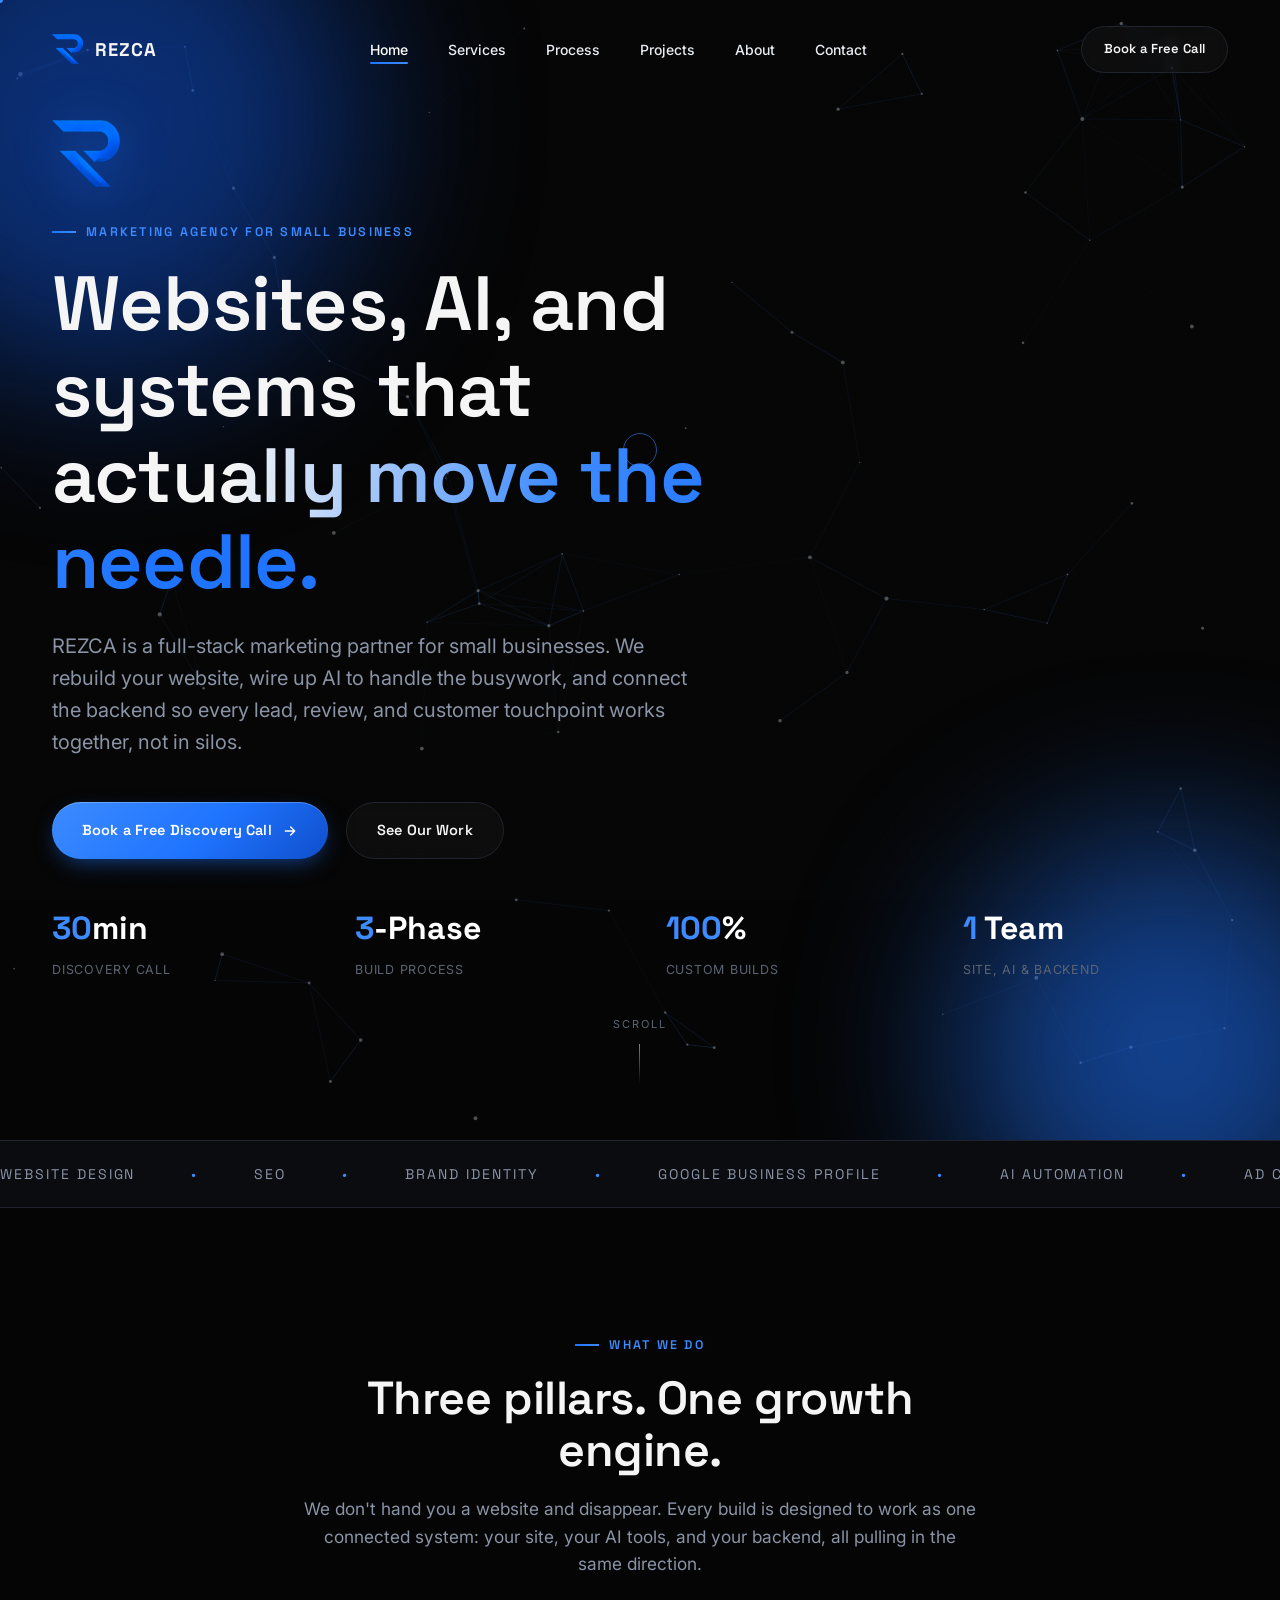
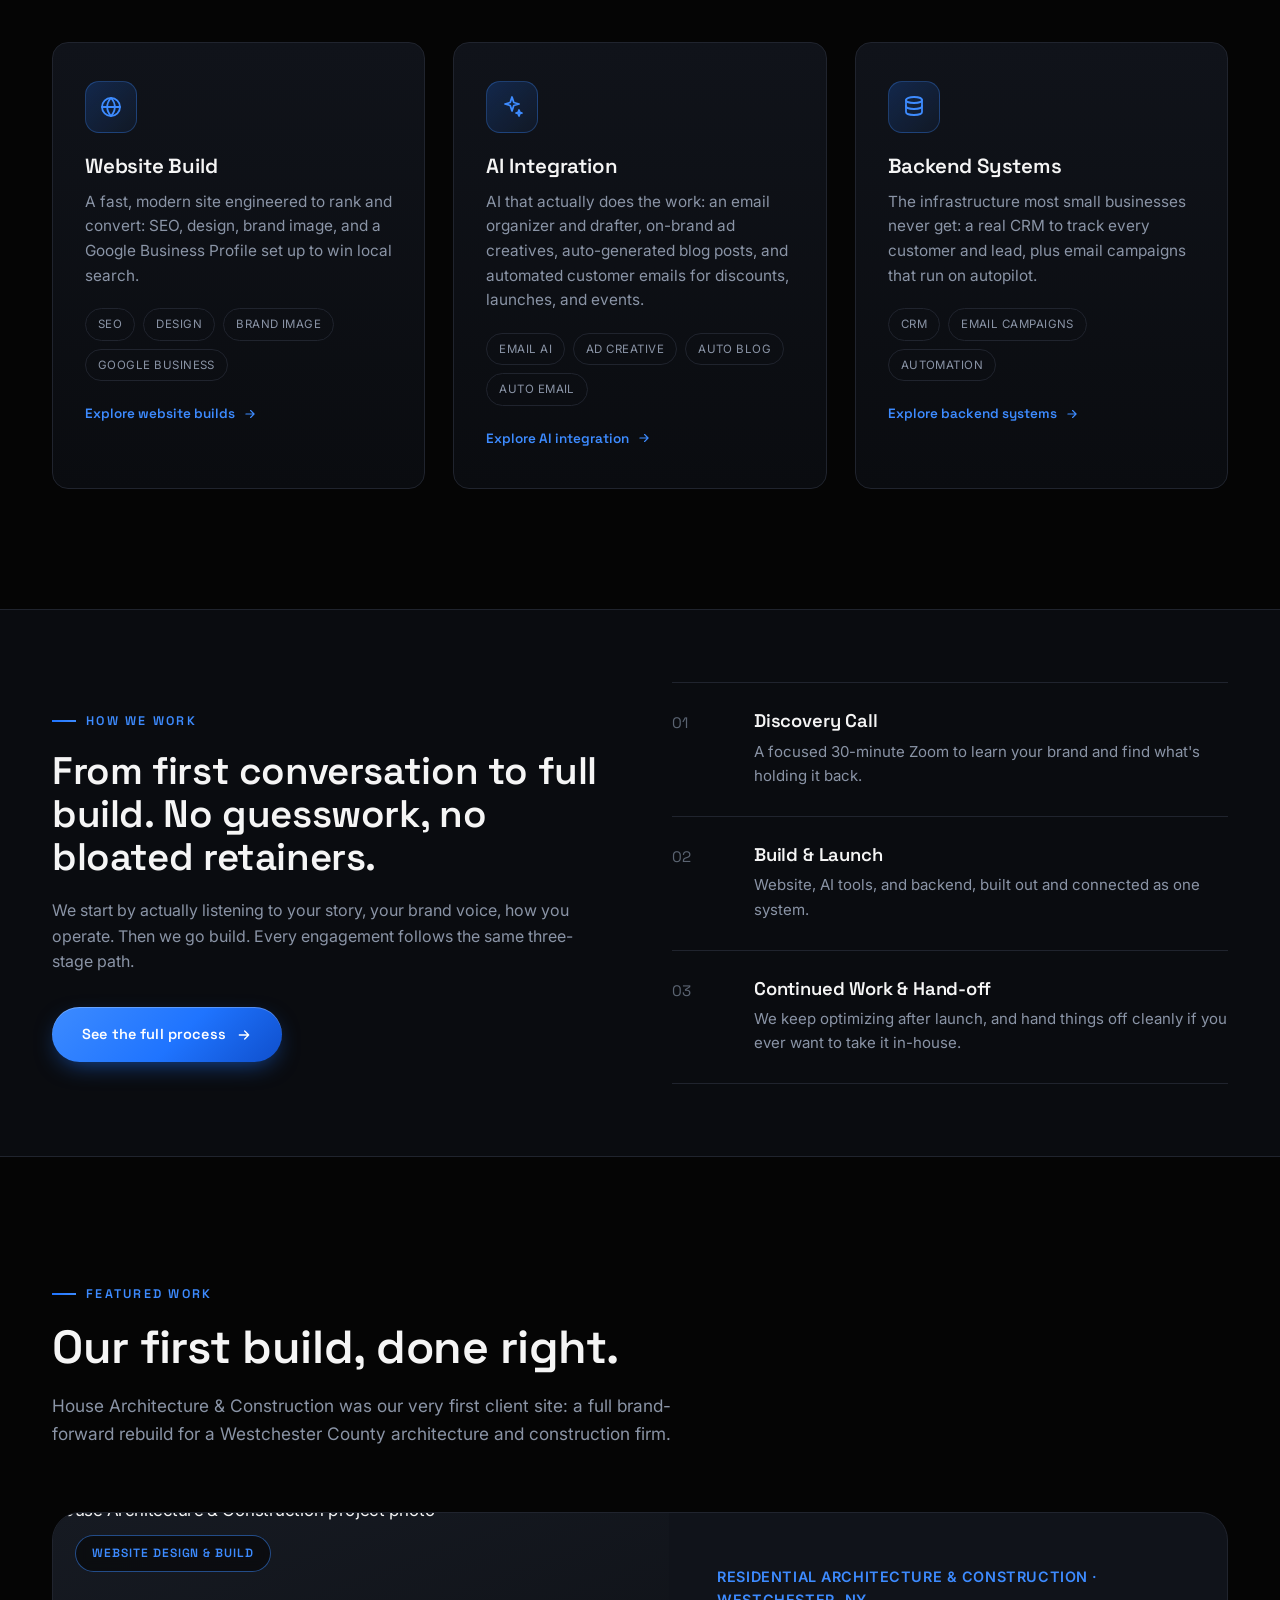
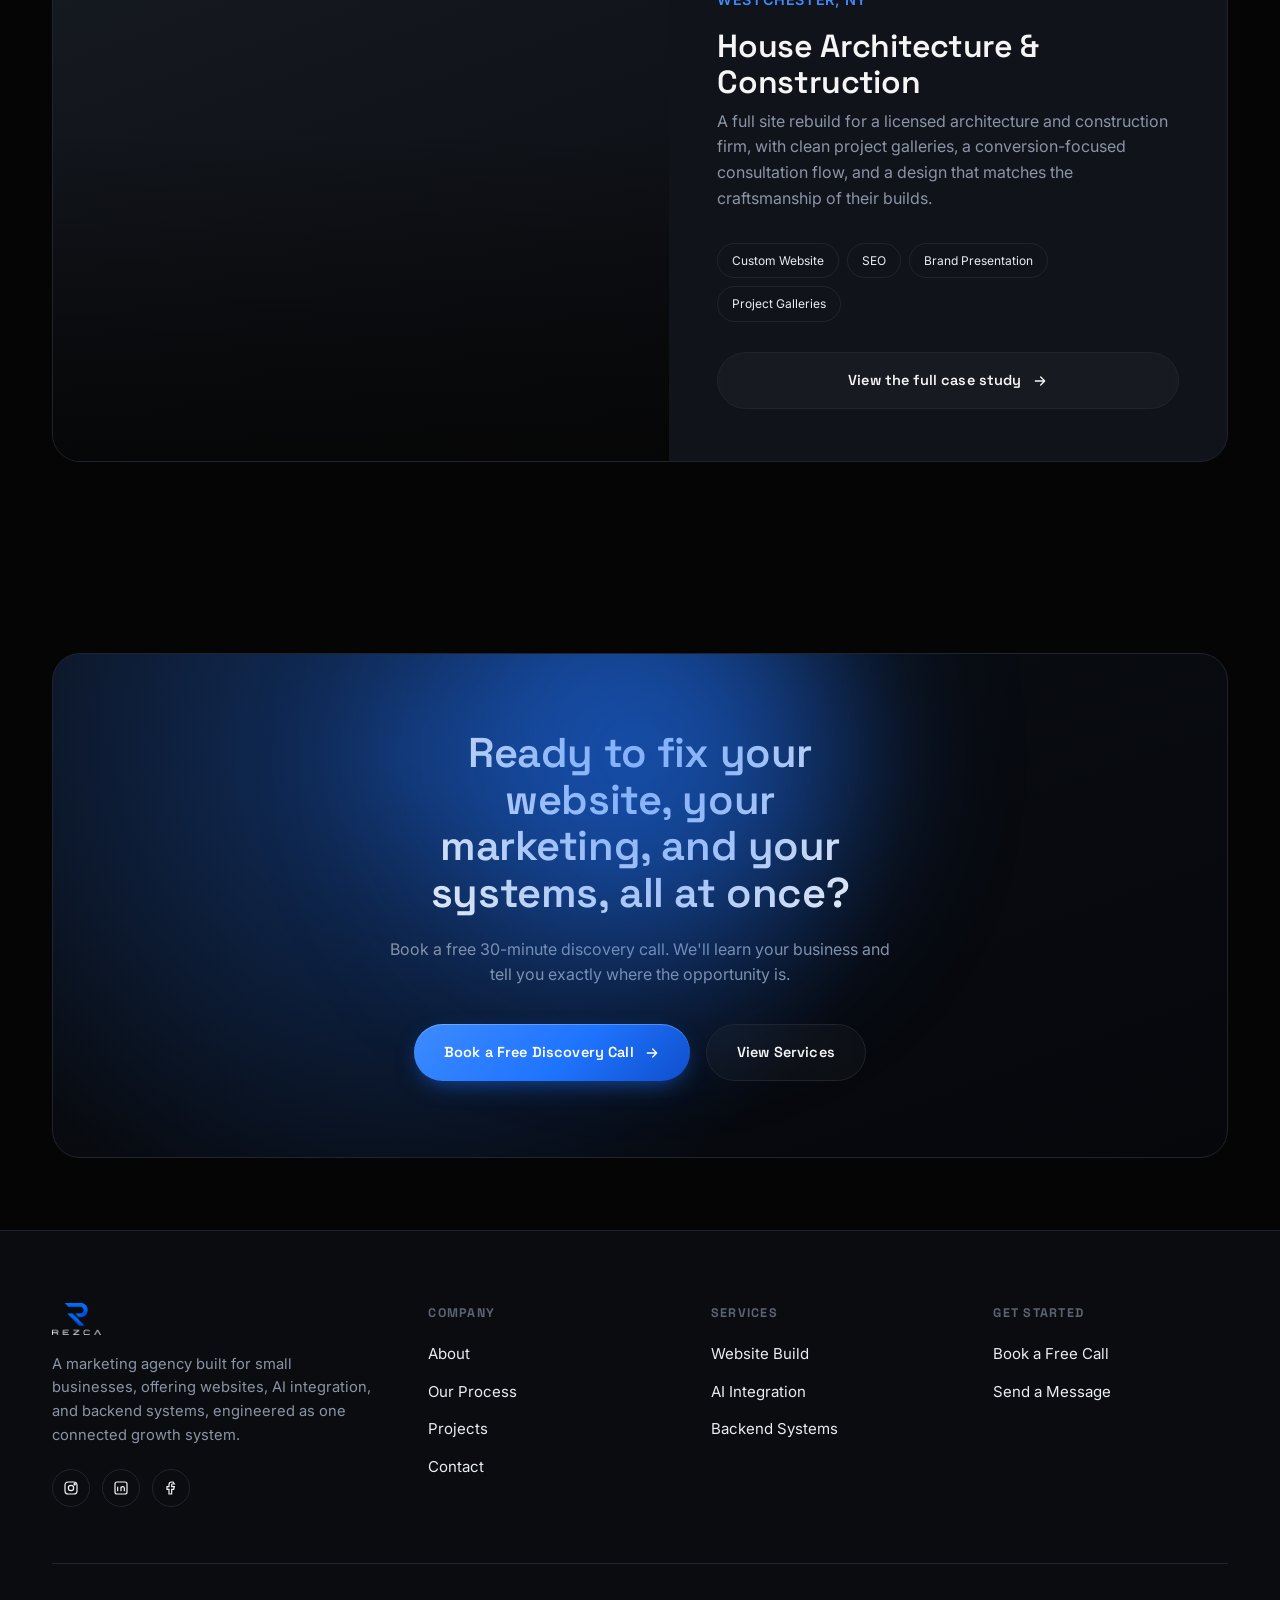
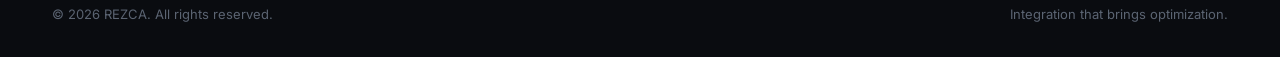
==== commit 5debd75c: "Add SEO metadata (OG/Twitter/JSON-LD, sitemap, robots.txt) and clean URLs" ====
--- a/index.html
+++ b/index.html
@@ -3,11 +3,49 @@
 <head>
 <meta charset="UTF-8">
 <meta name="viewport" content="width=device-width, initial-scale=1.0">
-<title>REZCA | Marketing That Drives Results</title>
+<title>REZCA | Marketing That Drives Results for Small Businesses</title>
 <meta name="description" content="REZCA is a modern marketing agency for small businesses, offering website builds, AI integration, and backend systems designed to help you grow.">
+<meta name="robots" content="index, follow">
+<link rel="canonical" href="https://rezcagroup.com/">
+<meta name="theme-color" content="#050505">
+
+<!-- Open Graph -->
+<meta property="og:type" content="website">
+<meta property="og:site_name" content="REZCA">
+<meta property="og:title" content="REZCA | Marketing That Drives Results for Small Businesses">
+<meta property="og:description" content="REZCA is a modern marketing agency for small businesses, offering website builds, AI integration, and backend systems designed to help you grow.">
+<meta property="og:url" content="https://rezcagroup.com/">
+<meta property="og:image" content="https://rezcagroup.com/images/og-cover.jpg">
+<meta property="og:image:width" content="1200">
+<meta property="og:image:height" content="630">
+<meta property="og:locale" content="en_US">
+
+<!-- Twitter -->
+<meta name="twitter:card" content="summary_large_image">
+<meta name="twitter:title" content="REZCA | Marketing That Drives Results for Small Businesses">
+<meta name="twitter:description" content="REZCA is a modern marketing agency for small businesses, offering website builds, AI integration, and backend systems designed to help you grow.">
+<meta name="twitter:image" content="https://rezcagroup.com/images/og-cover.jpg">
 <link rel="icon" type="image/png" href="images/favicon-32.png">
 <link rel="apple-touch-icon" href="images/favicon-180.png">
 <link rel="stylesheet" href="css/style.css">
+<script type="application/ld+json">
+{
+  "@context": "https://schema.org",
+  "@type": "Organization",
+  "name": "REZCA",
+  "url": "https://rezcagroup.com/",
+  "logo": "https://rezcagroup.com/images/icon-plain.png",
+  "description": "REZCA is a marketing agency for small businesses, offering website builds, AI integration, and backend systems designed to help you grow."
+}
+</script>
+<script type="application/ld+json">
+{
+  "@context": "https://schema.org",
+  "@type": "WebSite",
+  "name": "REZCA",
+  "url": "https://rezcagroup.com/"
+}
+</script>
 </head>
 <body>
 
@@ -18,22 +56,22 @@
 <!-- ================= HEADER ================= -->
 <header id="site-header">
   <div class="container nav-inner">
-    <a href="index.html" class="brand">
+    <a href="/" class="brand">
       <img src="images/icon-plain.png" alt="REZCA">
       <span>REZCA</span>
     </a>
     <nav class="primary-nav" id="primary-nav">
       <ul>
-        <li><a href="index.html" class="active">Home</a></li>
-        <li><a href="services.html">Services</a></li>
-        <li><a href="process.html">Process</a></li>
-        <li><a href="projects.html">Projects</a></li>
-        <li><a href="about.html">About</a></li>
-        <li><a href="contact.html">Contact</a></li>
+        <li><a href="/" class="active">Home</a></li>
+        <li><a href="/services">Services</a></li>
+        <li><a href="/process">Process</a></li>
+        <li><a href="/projects">Projects</a></li>
+        <li><a href="/about">About</a></li>
+        <li><a href="/contact">Contact</a></li>
       </ul>
     </nav>
     <div class="nav-cta">
-      <a href="contact.html" class="btn btn-ghost btn-sm btn-magnetic">Book a Free Call</a>
+      <a href="/contact" class="btn btn-ghost btn-sm btn-magnetic">Book a Free Call</a>
       <button class="nav-toggle" id="nav-toggle" aria-label="Menu"><span></span><span></span><span></span></button>
     </div>
   </div>
@@ -51,11 +89,11 @@
     <h1 data-reveal>Websites, AI, and systems that <span class="grad-text">actually move the needle.</span></h1>
     <p class="lede" data-reveal>REZCA is a full-stack marketing partner for small businesses. We rebuild your website, wire up AI to handle the busywork, and connect the backend so every lead, review, and customer touchpoint works together, not in silos.</p>
     <div class="hero-actions" data-reveal>
-      <a href="contact.html" class="btn btn-primary btn-magnetic">
+      <a href="/contact" class="btn btn-primary btn-magnetic">
         Book a Free Discovery Call
         <svg viewBox="0 0 24 24" fill="none" stroke="currentColor" stroke-width="2" stroke-linecap="round" stroke-linejoin="round"><path d="M5 12h14M13 6l6 6-6 6"/></svg>
       </a>
-      <a href="projects.html" class="btn btn-ghost btn-magnetic">See Our Work</a>
+      <a href="/projects" class="btn btn-ghost btn-magnetic">See Our Work</a>
     </div>
     <div class="hero-stats" data-stagger>
       <div>
@@ -106,7 +144,7 @@
         <ul class="tag-list">
           <li>SEO</li><li>Design</li><li>Brand Image</li><li>Google Business</li>
         </ul>
-        <a href="services.html#website" class="card-link">Explore website builds
+        <a href="/services#website" class="card-link">Explore website builds
           <svg viewBox="0 0 24 24" fill="none" stroke="currentColor" stroke-width="2" stroke-linecap="round" stroke-linejoin="round"><path d="M5 12h14M13 6l6 6-6 6"/></svg>
         </a>
       </div>
@@ -120,7 +158,7 @@
         <ul class="tag-list">
           <li>Email AI</li><li>Ad Creative</li><li>Auto Blog</li><li>Auto Email</li>
         </ul>
-        <a href="services.html#ai" class="card-link">Explore AI integration
+        <a href="/services#ai" class="card-link">Explore AI integration
           <svg viewBox="0 0 24 24" fill="none" stroke="currentColor" stroke-width="2" stroke-linecap="round" stroke-linejoin="round"><path d="M5 12h14M13 6l6 6-6 6"/></svg>
         </a>
       </div>
@@ -134,7 +172,7 @@
         <ul class="tag-list">
           <li>CRM</li><li>Email Campaigns</li><li>Automation</li>
         </ul>
-        <a href="services.html#backend" class="card-link">Explore backend systems
+        <a href="/services#backend" class="card-link">Explore backend systems
           <svg viewBox="0 0 24 24" fill="none" stroke="currentColor" stroke-width="2" stroke-linecap="round" stroke-linejoin="round"><path d="M5 12h14M13 6l6 6-6 6"/></svg>
         </a>
       </div>
@@ -150,7 +188,7 @@
         <div class="eyebrow">How we work</div>
         <h2 style="font-size:clamp(1.8rem,3.4vw,2.4rem); margin-bottom:20px;">From first conversation to full build. No guesswork, no bloated retainers.</h2>
         <p style="color:var(--muted); margin-bottom:32px;">We start by actually listening to your story, your brand voice, how you operate. Then we go build. Every engagement follows the same three-stage path.</p>
-        <a href="process.html" class="btn btn-primary btn-magnetic">
+        <a href="/process" class="btn btn-primary btn-magnetic">
           See the full process
           <svg viewBox="0 0 24 24" fill="none" stroke="currentColor" stroke-width="2" stroke-linecap="round" stroke-linejoin="round"><path d="M5 12h14M13 6l6 6-6 6"/></svg>
         </a>
@@ -194,7 +232,7 @@
         <ul class="services-used">
           <li>Custom Website</li><li>SEO</li><li>Brand Presentation</li><li>Project Galleries</li>
         </ul>
-        <a href="projects.html" class="btn btn-ghost btn-magnetic">
+        <a href="/projects" class="btn btn-ghost btn-magnetic">
           View the full case study
           <svg viewBox="0 0 24 24" fill="none" stroke="currentColor" stroke-width="2" stroke-linecap="round" stroke-linejoin="round"><path d="M5 12h14M13 6l6 6-6 6"/></svg>
         </a>
@@ -211,11 +249,11 @@
       <h2>Ready to fix your website, your marketing, and your systems, all at once?</h2>
       <p>Book a free 30-minute discovery call. We'll learn your business and tell you exactly where the opportunity is.</p>
       <div class="actions">
-        <a href="contact.html" class="btn btn-primary btn-magnetic">
+        <a href="/contact" class="btn btn-primary btn-magnetic">
           Book a Free Discovery Call
           <svg viewBox="0 0 24 24" fill="none" stroke="currentColor" stroke-width="2" stroke-linecap="round" stroke-linejoin="round"><path d="M5 12h14M13 6l6 6-6 6"/></svg>
         </a>
-        <a href="services.html" class="btn btn-ghost btn-magnetic">View Services</a>
+        <a href="/services" class="btn btn-ghost btn-magnetic">View Services</a>
       </div>
     </div>
   </div>
@@ -237,25 +275,25 @@
       <div class="footer-col">
         <h5>Company</h5>
         <ul>
-          <li><a href="about.html">About</a></li>
-          <li><a href="process.html">Our Process</a></li>
-          <li><a href="projects.html">Projects</a></li>
-          <li><a href="contact.html">Contact</a></li>
+          <li><a href="/about">About</a></li>
+          <li><a href="/process">Our Process</a></li>
+          <li><a href="/projects">Projects</a></li>
+          <li><a href="/contact">Contact</a></li>
         </ul>
       </div>
       <div class="footer-col">
         <h5>Services</h5>
         <ul>
-          <li><a href="services.html#website">Website Build</a></li>
-          <li><a href="services.html#ai">AI Integration</a></li>
-          <li><a href="services.html#backend">Backend Systems</a></li>
+          <li><a href="/services#website">Website Build</a></li>
+          <li><a href="/services#ai">AI Integration</a></li>
+          <li><a href="/services#backend">Backend Systems</a></li>
         </ul>
       </div>
       <div class="footer-col">
         <h5>Get Started</h5>
         <ul>
-          <li><a href="contact.html">Book a Free Call</a></li>
-          <li><a href="contact.html">Send a Message</a></li>
+          <li><a href="/contact">Book a Free Call</a></li>
+          <li><a href="/contact">Send a Message</a></li>
         </ul>
       </div>
     </div>
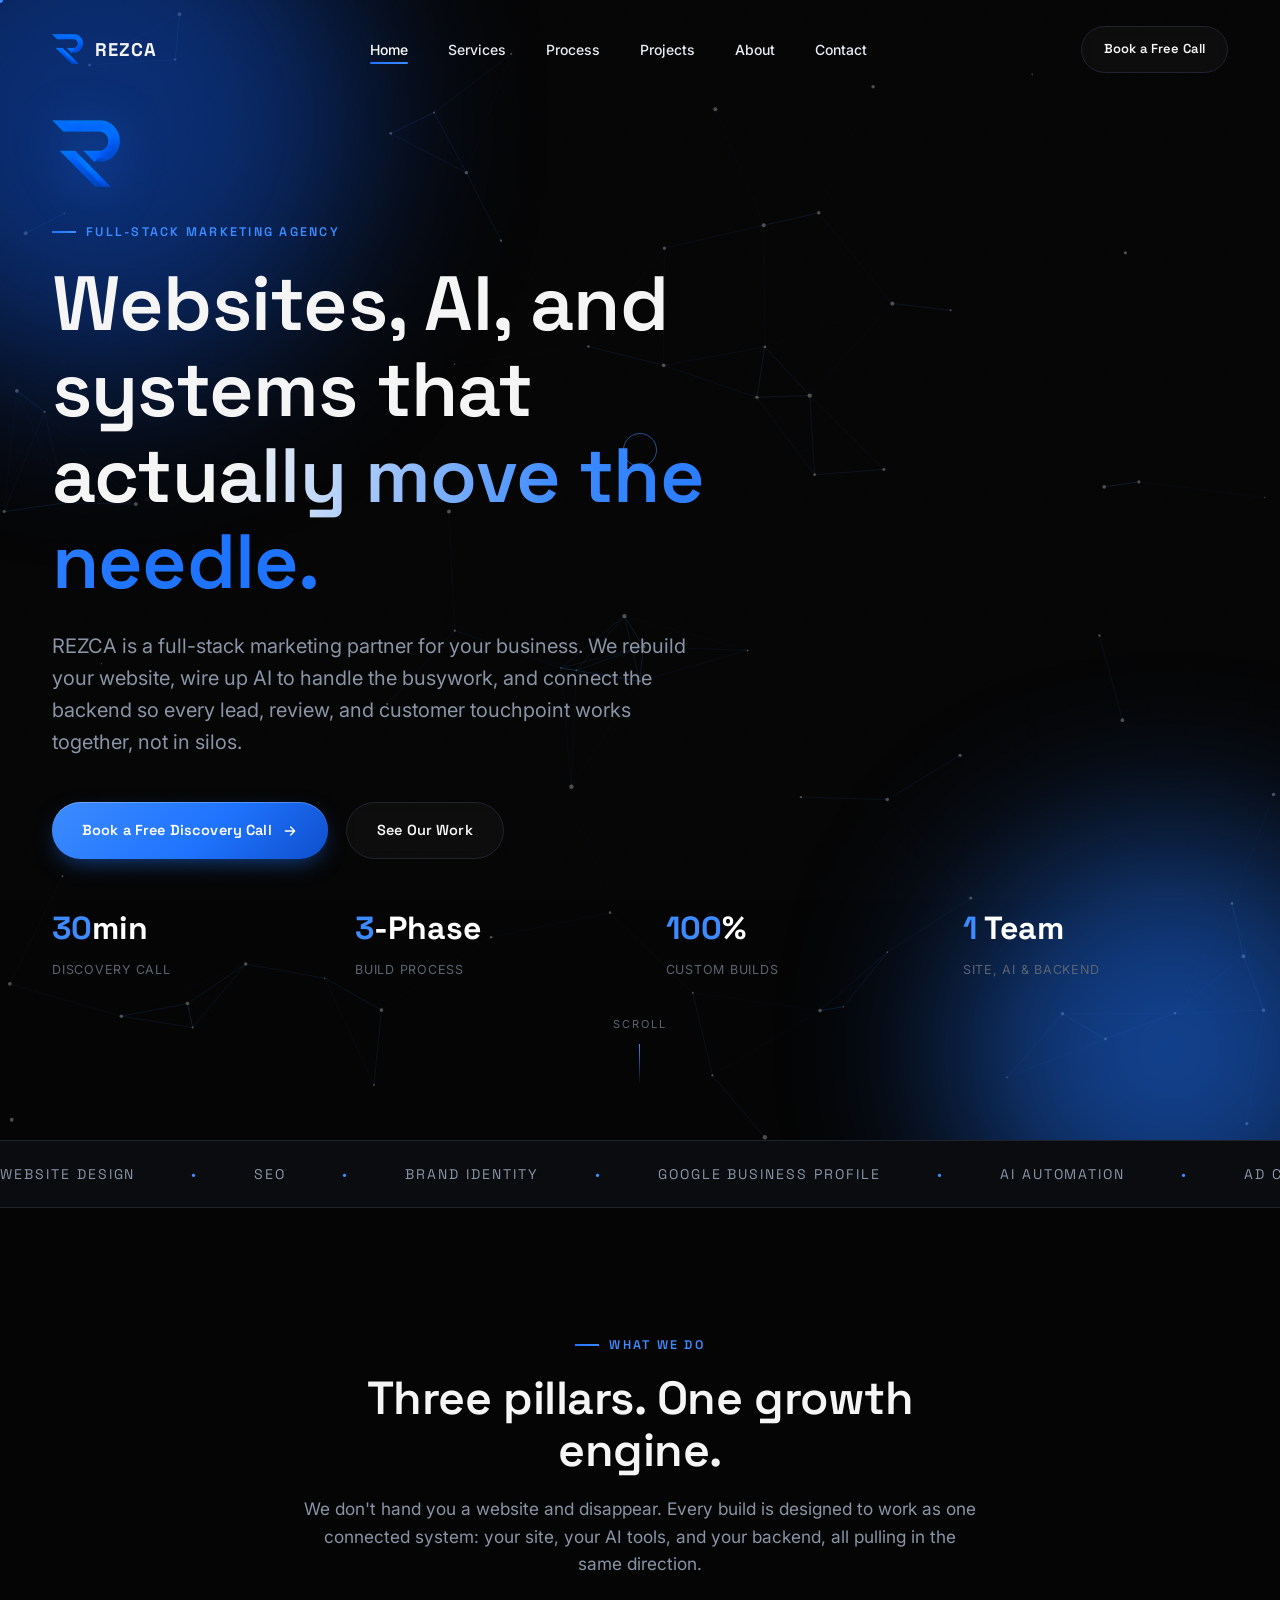
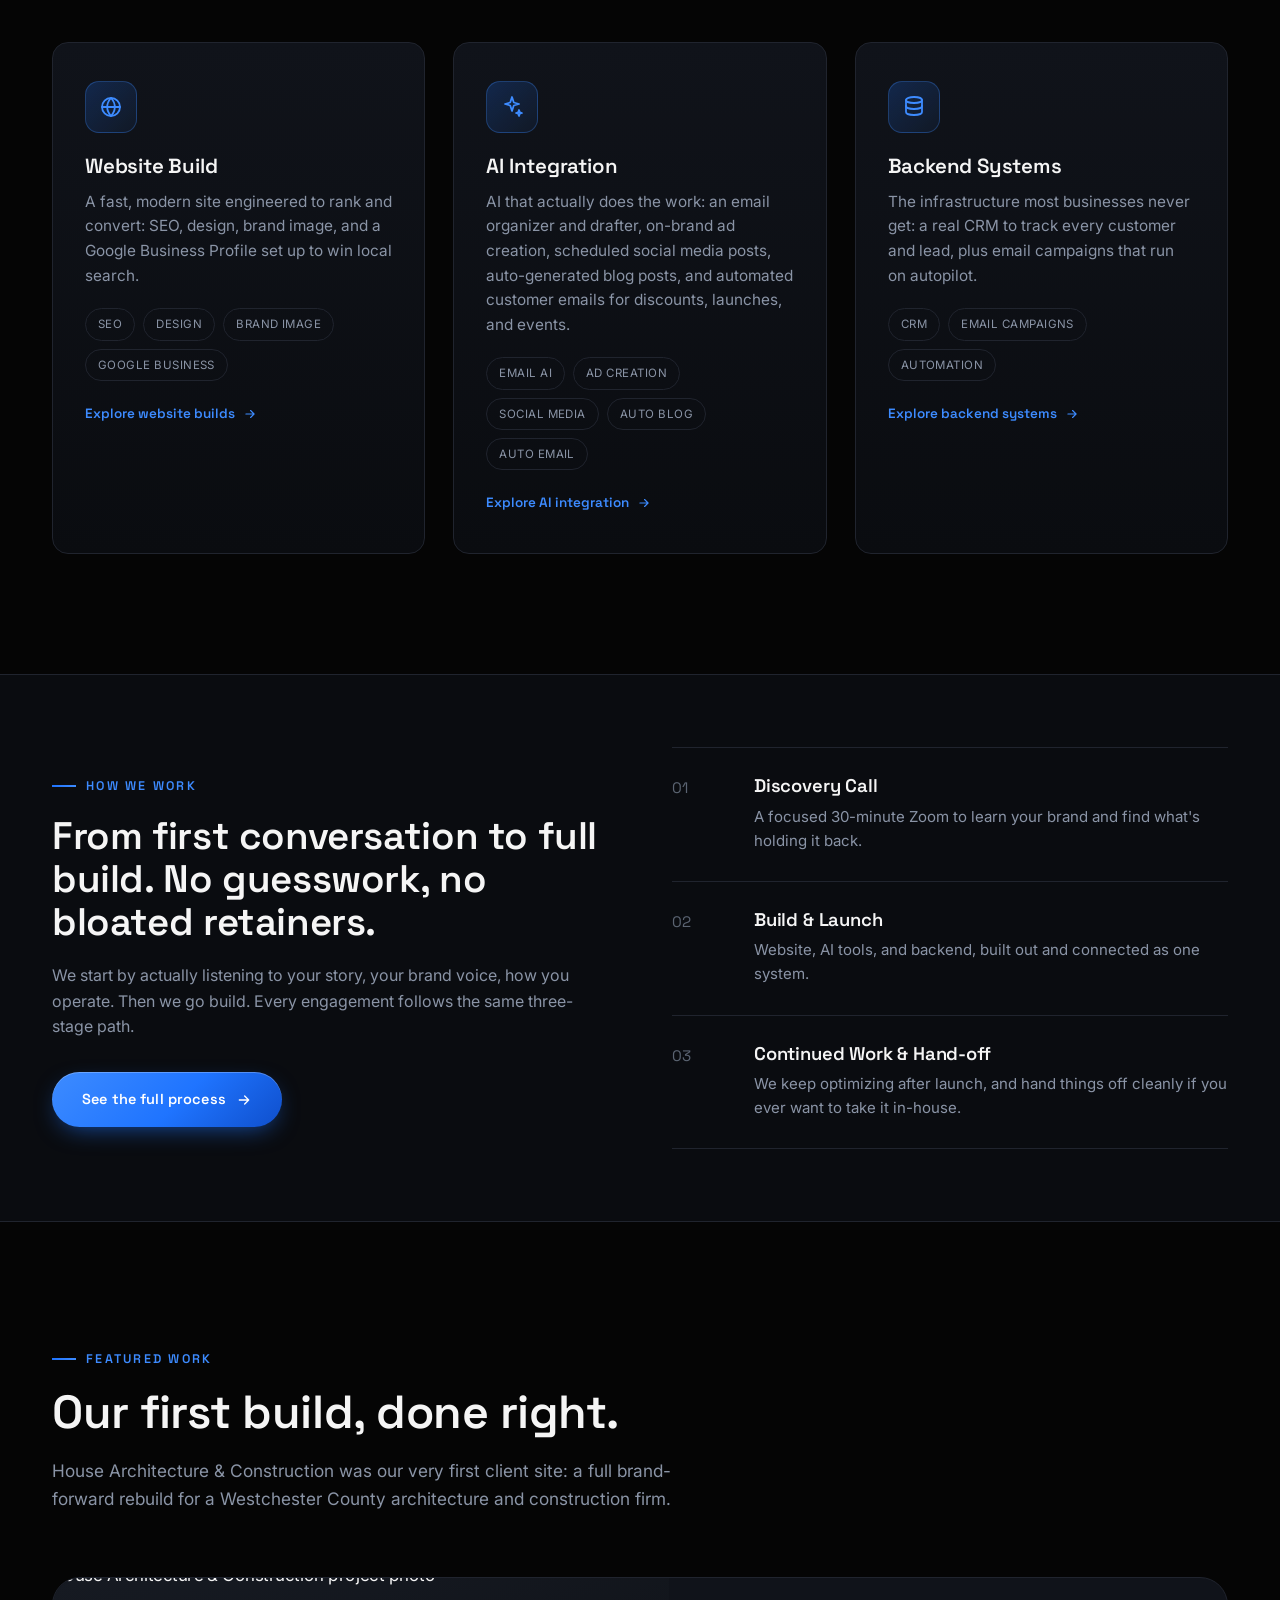
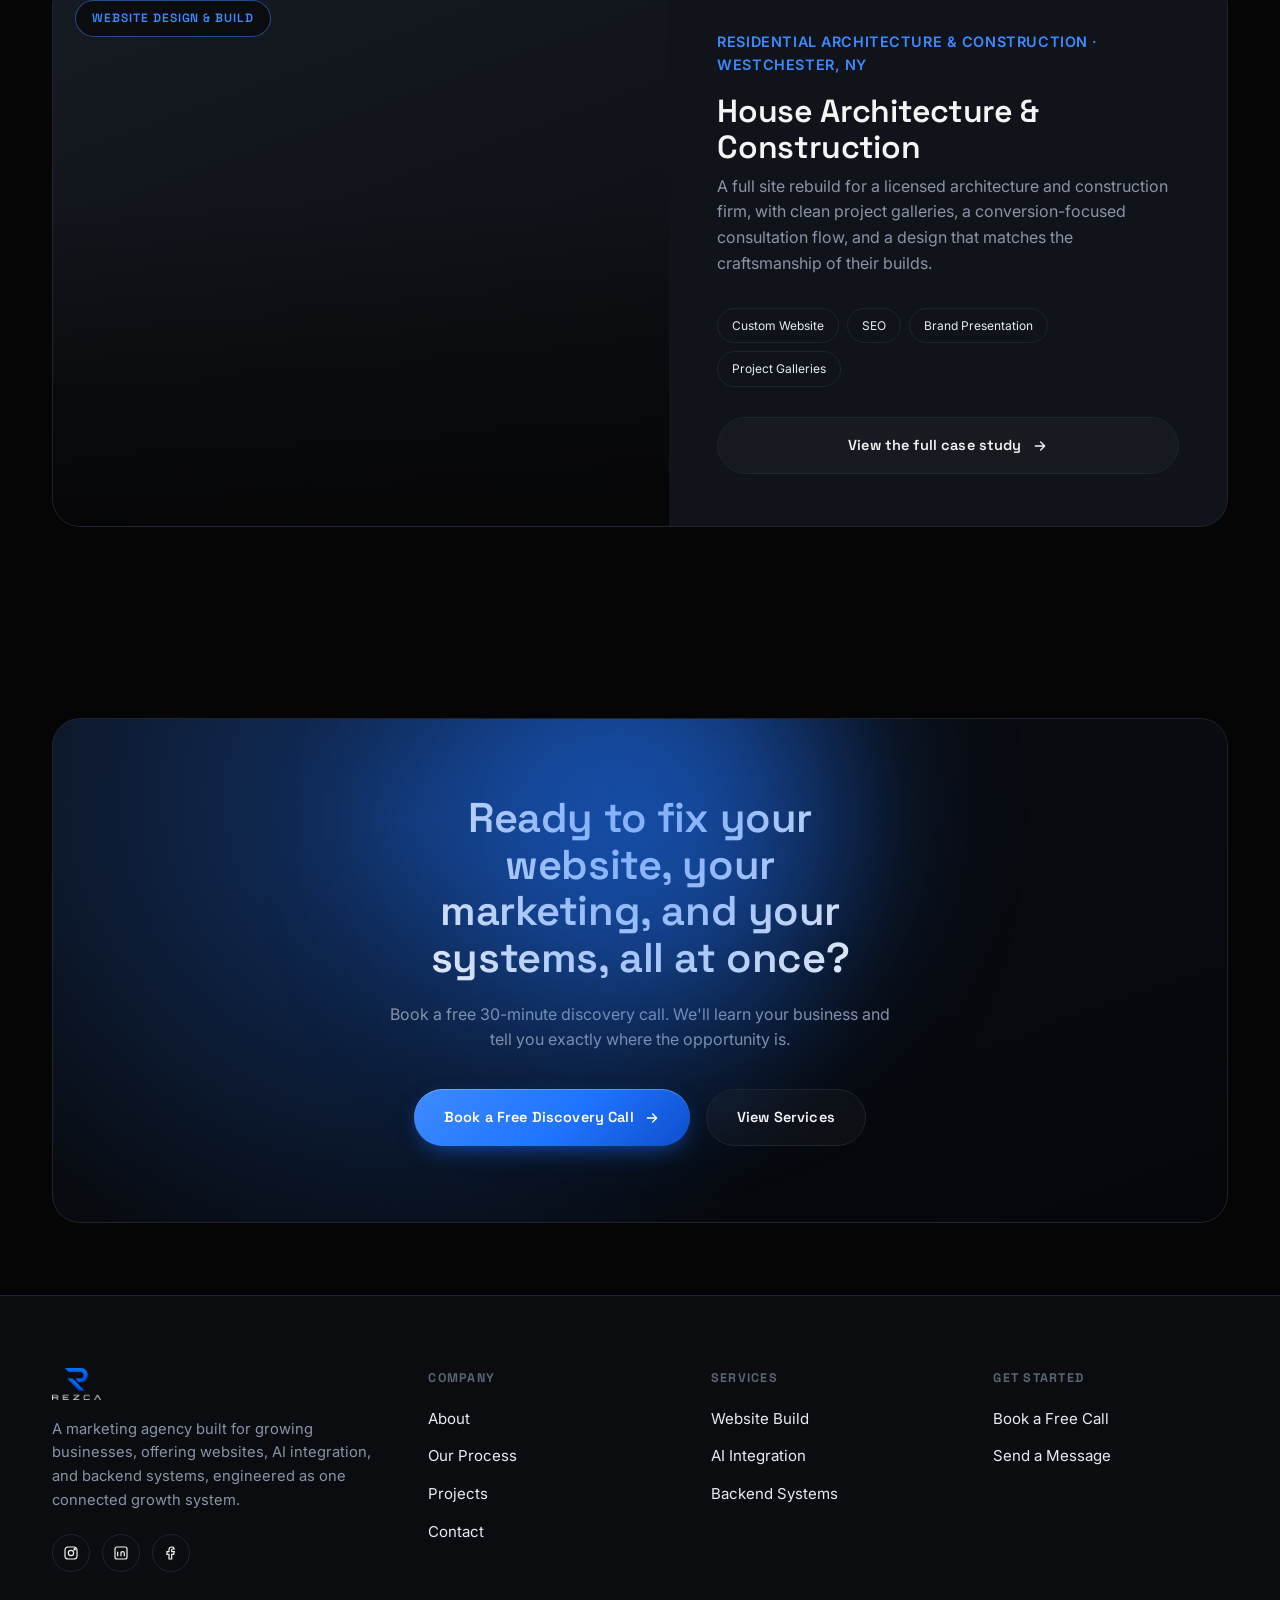
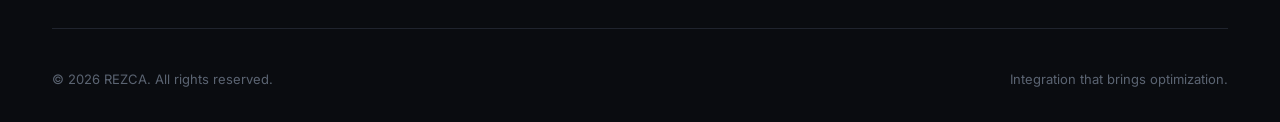
==== commit 0c065c47: "Broaden messaging beyond 'small business,' rename Ad Creative to Ad Creation, add social media manag" ====
--- a/index.html
+++ b/index.html
@@ -3,8 +3,8 @@
 <head>
 <meta charset="UTF-8">
 <meta name="viewport" content="width=device-width, initial-scale=1.0">
-<title>REZCA | Marketing That Drives Results for Small Businesses</title>
-<meta name="description" content="REZCA is a modern marketing agency for small businesses, offering website builds, AI integration, and backend systems designed to help you grow.">
+<title>REZCA | Marketing That Drives Results</title>
+<meta name="description" content="REZCA is a modern marketing agency offering website builds, AI integration, and backend systems designed to help your business grow.">
 <meta name="robots" content="index, follow">
 <link rel="canonical" href="https://rezcagroup.com/">
 <meta name="theme-color" content="#050505">
@@ -12,8 +12,8 @@
 <!-- Open Graph -->
 <meta property="og:type" content="website">
 <meta property="og:site_name" content="REZCA">
-<meta property="og:title" content="REZCA | Marketing That Drives Results for Small Businesses">
-<meta property="og:description" content="REZCA is a modern marketing agency for small businesses, offering website builds, AI integration, and backend systems designed to help you grow.">
+<meta property="og:title" content="REZCA | Marketing That Drives Results">
+<meta property="og:description" content="REZCA is a modern marketing agency offering website builds, AI integration, and backend systems designed to help your business grow.">
 <meta property="og:url" content="https://rezcagroup.com/">
 <meta property="og:image" content="https://rezcagroup.com/images/og-cover.jpg">
 <meta property="og:image:width" content="1200">
@@ -22,8 +22,8 @@
 
 <!-- Twitter -->
 <meta name="twitter:card" content="summary_large_image">
-<meta name="twitter:title" content="REZCA | Marketing That Drives Results for Small Businesses">
-<meta name="twitter:description" content="REZCA is a modern marketing agency for small businesses, offering website builds, AI integration, and backend systems designed to help you grow.">
+<meta name="twitter:title" content="REZCA | Marketing That Drives Results">
+<meta name="twitter:description" content="REZCA is a modern marketing agency offering website builds, AI integration, and backend systems designed to help your business grow.">
 <meta name="twitter:image" content="https://rezcagroup.com/images/og-cover.jpg">
 <link rel="icon" type="image/png" href="images/favicon-32.png">
 <link rel="apple-touch-icon" href="images/favicon-180.png">
@@ -35,7 +35,7 @@
   "name": "REZCA",
   "url": "https://rezcagroup.com/",
   "logo": "https://rezcagroup.com/images/icon-plain.png",
-  "description": "REZCA is a marketing agency for small businesses, offering website builds, AI integration, and backend systems designed to help you grow."
+  "description": "REZCA is a marketing agency offering website builds, AI integration, and backend systems designed to help your business grow."
 }
 </script>
 <script type="application/ld+json">
@@ -85,9 +85,9 @@
   <div class="bg-glow" style="width:420px;height:420px;background:var(--primary);bottom:-120px;right:-100px;"></div>
   <div class="container hero-inner">
     <img class="hero-logo" src="images/icon-plain.png" alt="">
-    <div class="eyebrow" data-reveal>Marketing agency for small business</div>
+    <div class="eyebrow" data-reveal>Full-stack marketing agency</div>
     <h1 data-reveal>Websites, AI, and systems that <span class="grad-text">actually move the needle.</span></h1>
-    <p class="lede" data-reveal>REZCA is a full-stack marketing partner for small businesses. We rebuild your website, wire up AI to handle the busywork, and connect the backend so every lead, review, and customer touchpoint works together, not in silos.</p>
+    <p class="lede" data-reveal>REZCA is a full-stack marketing partner for your business. We rebuild your website, wire up AI to handle the busywork, and connect the backend so every lead, review, and customer touchpoint works together, not in silos.</p>
     <div class="hero-actions" data-reveal>
       <a href="/contact" class="btn btn-primary btn-magnetic">
         Book a Free Discovery Call
@@ -120,8 +120,8 @@
 <!-- ================= MARQUEE ================= -->
 <div class="marquee">
   <div class="marquee-track">
-    <span>WEBSITE DESIGN <i>•</i> SEO <i>•</i> BRAND IDENTITY <i>•</i> GOOGLE BUSINESS PROFILE <i>•</i> AI AUTOMATION <i>•</i> AD CREATIVE <i>•</i> CRM &amp; EMAIL <i>•</i></span>
-    <span>WEBSITE DESIGN <i>•</i> SEO <i>•</i> BRAND IDENTITY <i>•</i> GOOGLE BUSINESS PROFILE <i>•</i> AI AUTOMATION <i>•</i> AD CREATIVE <i>•</i> CRM &amp; EMAIL <i>•</i></span>
+    <span>WEBSITE DESIGN <i>•</i> SEO <i>•</i> BRAND IDENTITY <i>•</i> GOOGLE BUSINESS PROFILE <i>•</i> AI AUTOMATION <i>•</i> AD CREATION <i>•</i> SOCIAL MEDIA <i>•</i> CRM &amp; EMAIL <i>•</i></span>
+    <span>WEBSITE DESIGN <i>•</i> SEO <i>•</i> BRAND IDENTITY <i>•</i> GOOGLE BUSINESS PROFILE <i>•</i> AI AUTOMATION <i>•</i> AD CREATION <i>•</i> SOCIAL MEDIA <i>•</i> CRM &amp; EMAIL <i>•</i></span>
   </div>
 </div>
 
@@ -154,9 +154,9 @@
           <svg viewBox="0 0 24 24" fill="none" stroke="currentColor" stroke-width="1.8" stroke-linecap="round" stroke-linejoin="round"><path d="M12 2l1.8 5.5L19 9l-5.2 1.5L12 16l-1.8-5.5L5 9l5.2-1.5L12 2z"/><path d="M19 15l.8 2.4L22 18l-2.2.6L19 21l-.8-2.4L16 18l2.2-.6L19 15z"/></svg>
         </div>
         <h3>AI Integration</h3>
-        <p>AI that actually does the work: an email organizer and drafter, on-brand ad creatives, auto-generated blog posts, and automated customer emails for discounts, launches, and events.</p>
+        <p>AI that actually does the work: an email organizer and drafter, on-brand ad creation, scheduled social media posts, auto-generated blog posts, and automated customer emails for discounts, launches, and events.</p>
         <ul class="tag-list">
-          <li>Email AI</li><li>Ad Creative</li><li>Auto Blog</li><li>Auto Email</li>
+          <li>Email AI</li><li>Ad Creation</li><li>Social Media</li><li>Auto Blog</li><li>Auto Email</li>
         </ul>
         <a href="/services#ai" class="card-link">Explore AI integration
           <svg viewBox="0 0 24 24" fill="none" stroke="currentColor" stroke-width="2" stroke-linecap="round" stroke-linejoin="round"><path d="M5 12h14M13 6l6 6-6 6"/></svg>
@@ -168,7 +168,7 @@
           <svg viewBox="0 0 24 24" fill="none" stroke="currentColor" stroke-width="1.8" stroke-linecap="round" stroke-linejoin="round"><ellipse cx="12" cy="5" rx="8" ry="3"/><path d="M4 5v6c0 1.7 3.6 3 8 3s8-1.3 8-3V5"/><path d="M4 11v6c0 1.7 3.6 3 8 3s8-1.3 8-3v-6"/></svg>
         </div>
         <h3>Backend Systems</h3>
-        <p>The infrastructure most small businesses never get: a real CRM to track every customer and lead, plus email campaigns that run on autopilot.</p>
+        <p>The infrastructure most businesses never get: a real CRM to track every customer and lead, plus email campaigns that run on autopilot.</p>
         <ul class="tag-list">
           <li>CRM</li><li>Email Campaigns</li><li>Automation</li>
         </ul>
@@ -265,7 +265,7 @@
     <div class="footer-top">
       <div class="footer-brand">
         <img src="images/logo-plain-transparent.png" alt="REZCA">
-        <p>A marketing agency built for small businesses, offering websites, AI integration, and backend systems, engineered as one connected growth system.</p>
+        <p>A marketing agency built for growing businesses, offering websites, AI integration, and backend systems, engineered as one connected growth system.</p>
         <div class="social-row">
           <a href="#" aria-label="Instagram"><svg viewBox="0 0 24 24" fill="none" stroke="currentColor" stroke-width="1.8"><rect x="3" y="3" width="18" height="18" rx="5"/><circle cx="12" cy="12" r="4"/><circle cx="17.5" cy="6.5" r="1"/></svg></a>
           <a href="#" aria-label="LinkedIn"><svg viewBox="0 0 24 24" fill="none" stroke="currentColor" stroke-width="1.8"><rect x="3" y="3" width="18" height="18" rx="3"/><path d="M7 10v7M7 7v.01M12 17v-4.5a2.5 2.5 0 015 0V17M12 10v7"/></svg></a>
--- a/css/style.css
+++ b/css/style.css
@@ -302,6 +302,16 @@
     opacity:0; pointer-events:none; transition: opacity .4s var(--ease);
   }
   .nav-scrim.open{ opacity:1; pointer-events:auto; }
+
+  /* backdrop-filter on the scrolled header creates a CSS containing block,
+     which breaks position:fixed on the nested mobile nav panel (it ends up
+     anchored to the header's small box instead of the viewport). Drop the
+     blur on mobile and use a solid background instead so the full-screen
+     menu still opens correctly. */
+  header#site-header.scrolled{
+    backdrop-filter: none; -webkit-backdrop-filter: none;
+    background: rgba(5,5,5,.94);
+  }
 }
 
 /* ---------- Hero ---------- */
@@ -588,6 +598,14 @@
 .field input::placeholder, .field textarea::placeholder{ color: var(--muted-2); }
 @media (max-width: 700px){ .form-grid{ grid-template-columns:1fr; } }
 
+.form-error{
+  display:none; align-items:center; gap:10px;
+  background: rgba(255,90,90,.08); border:1px solid rgba(255,90,90,.35);
+  color:#ffb4b4; border-radius: var(--radius); padding: 14px 16px; margin-bottom:22px;
+  font-size:.92rem; line-height:1.5;
+}
+.form-error.show{ display:flex; }
+
 .form-success{
   display:none; text-align:center; padding: 60px 20px;
 }
